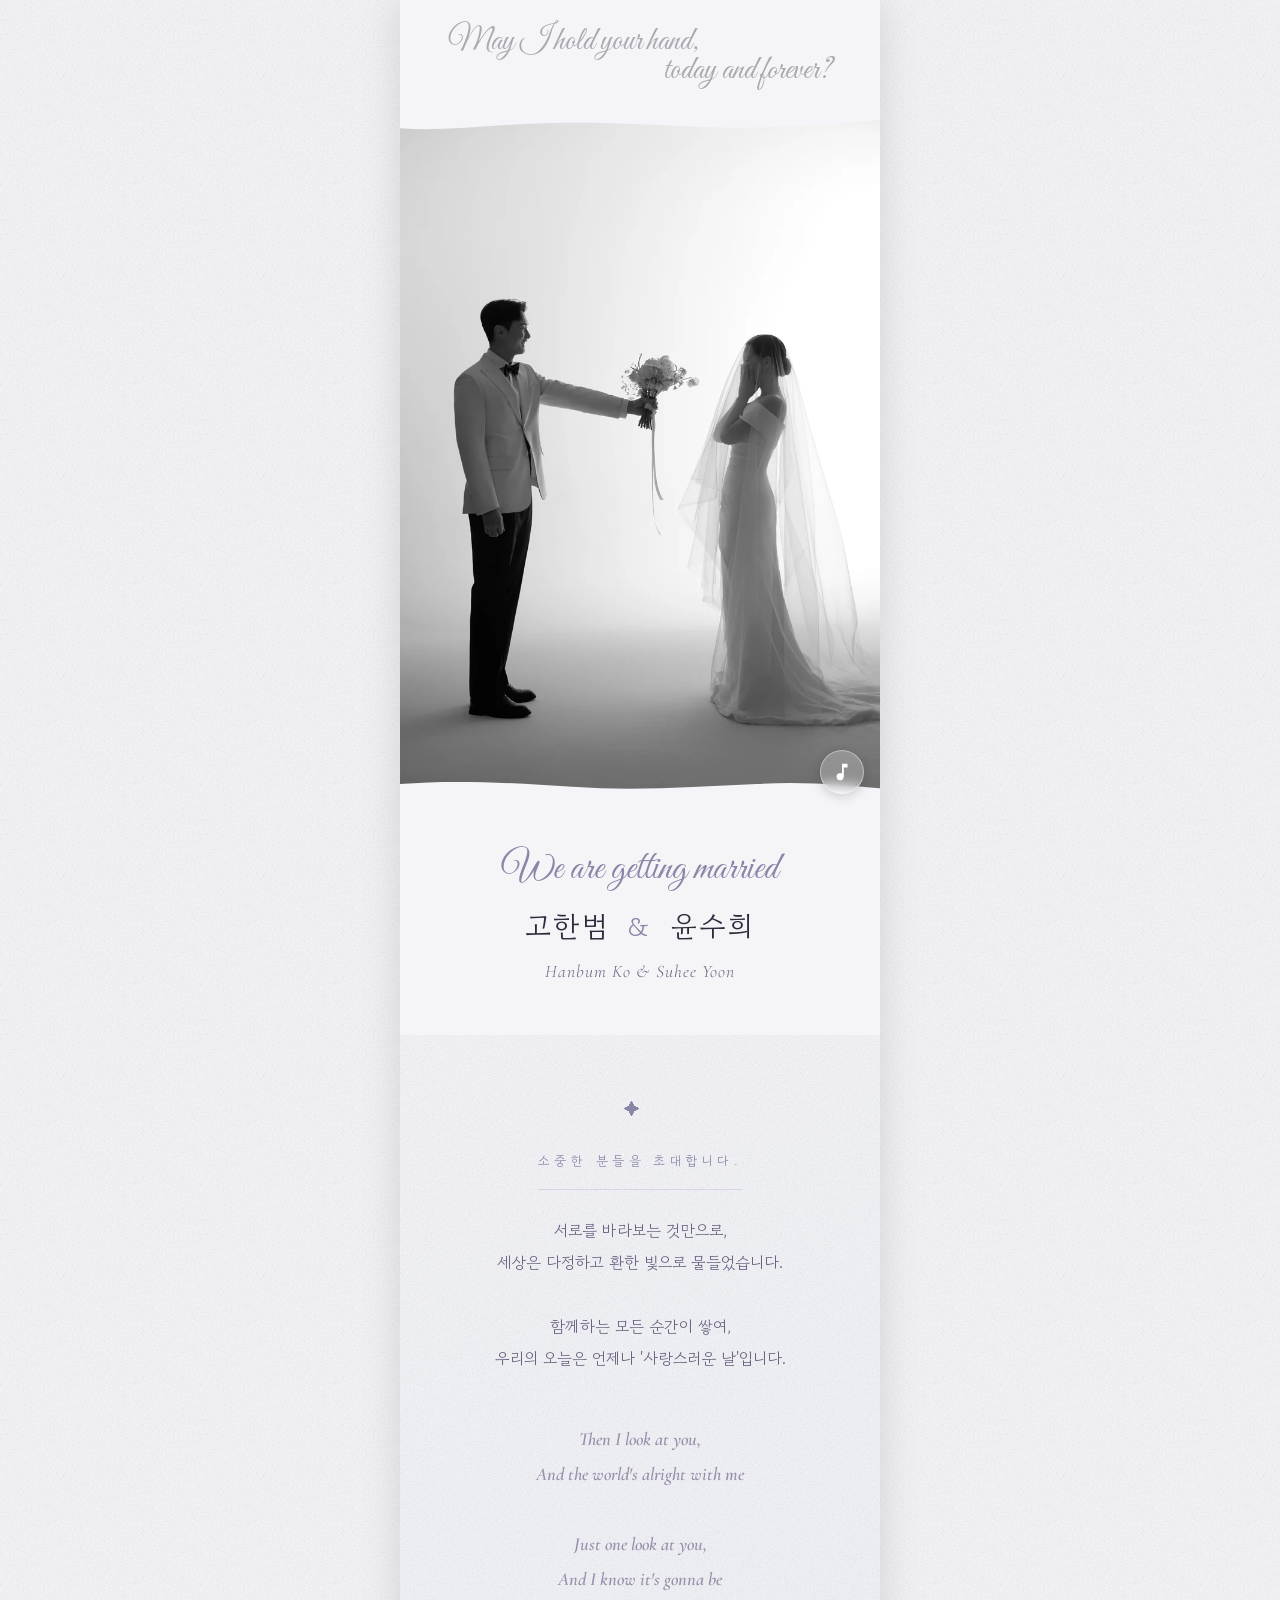
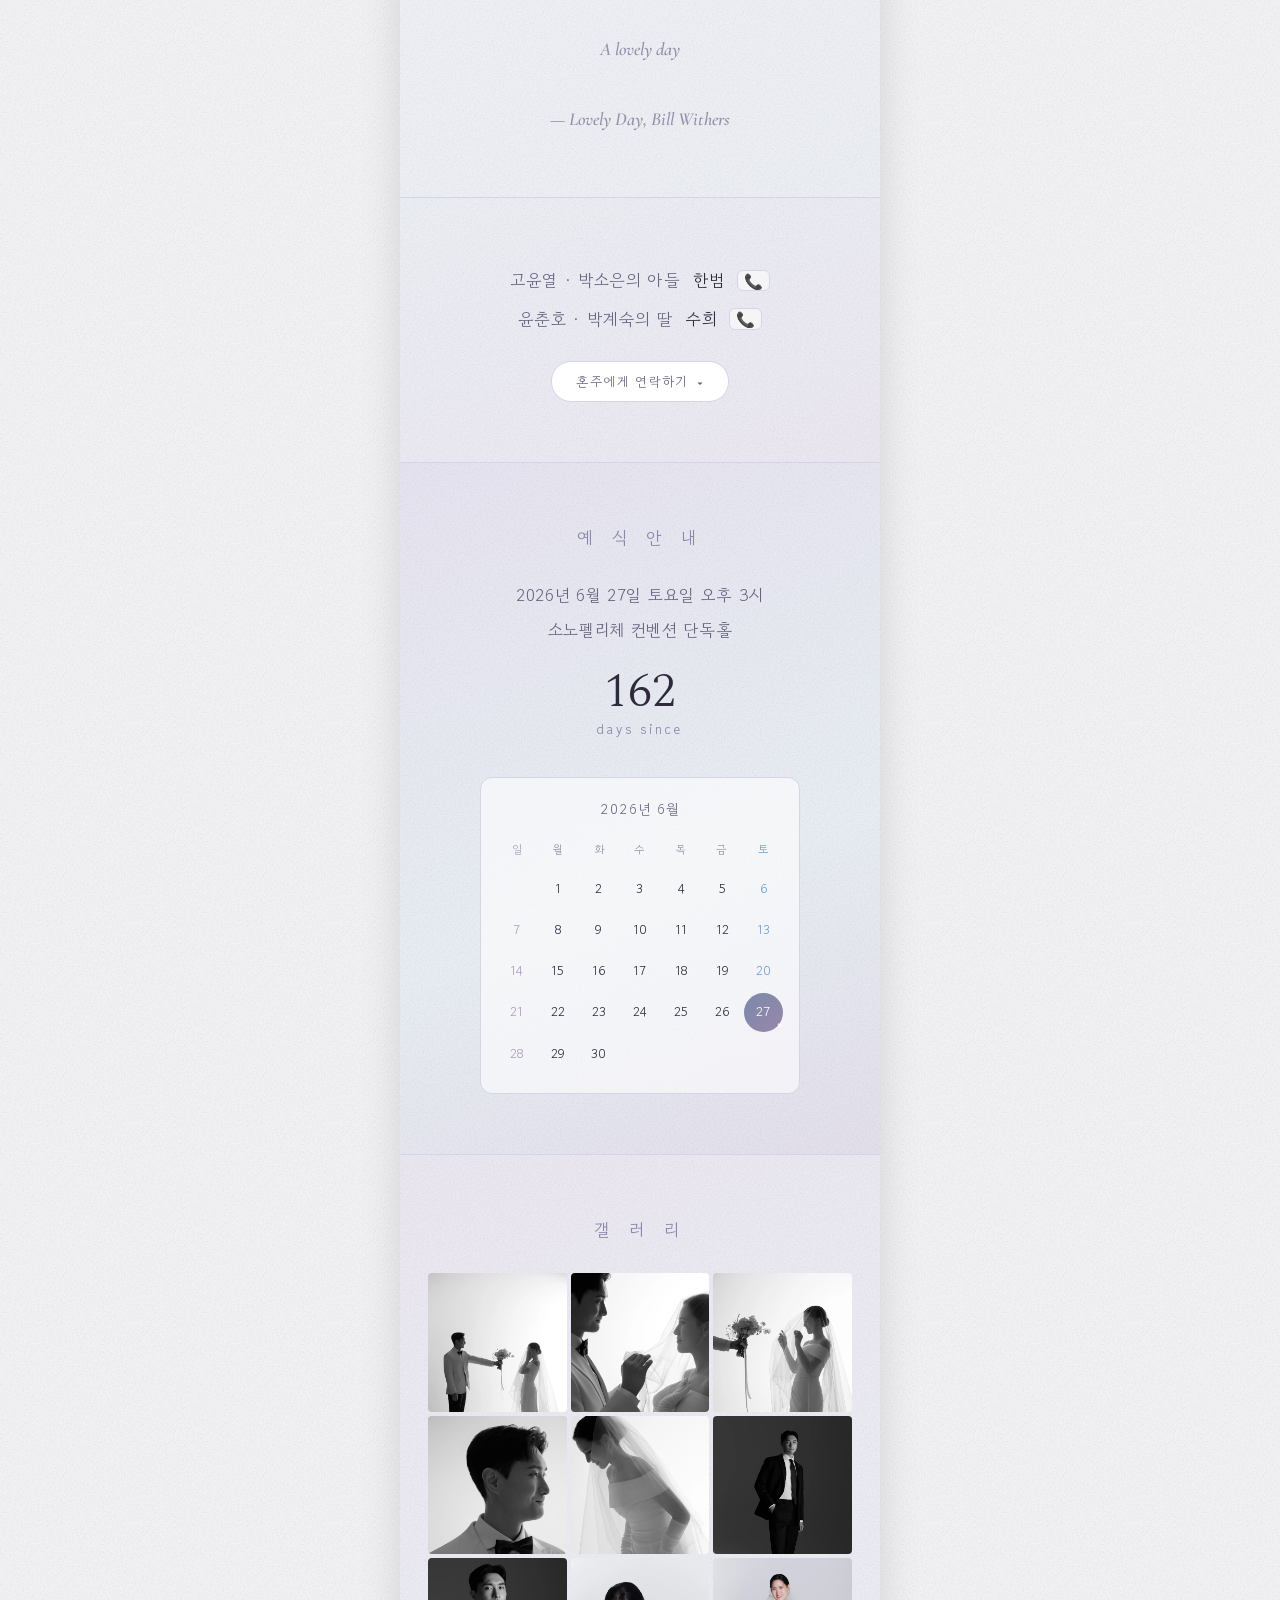
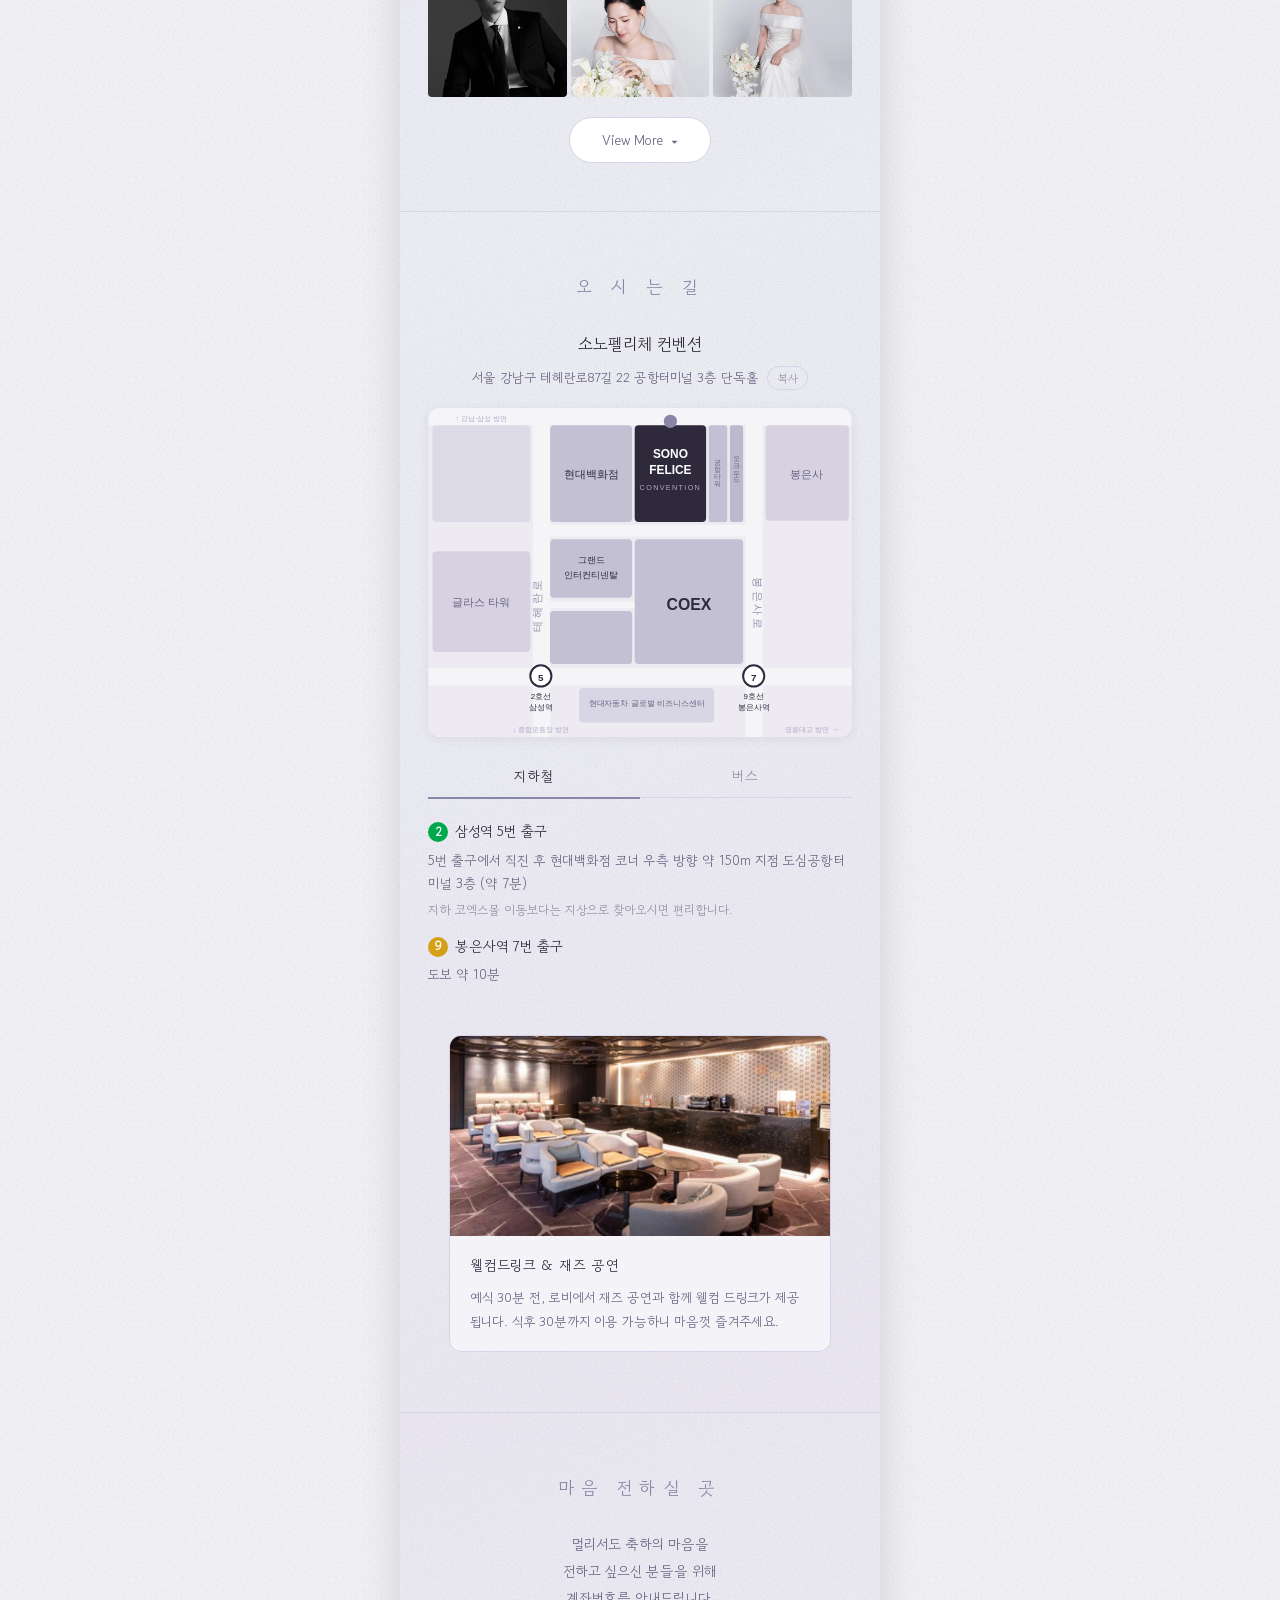
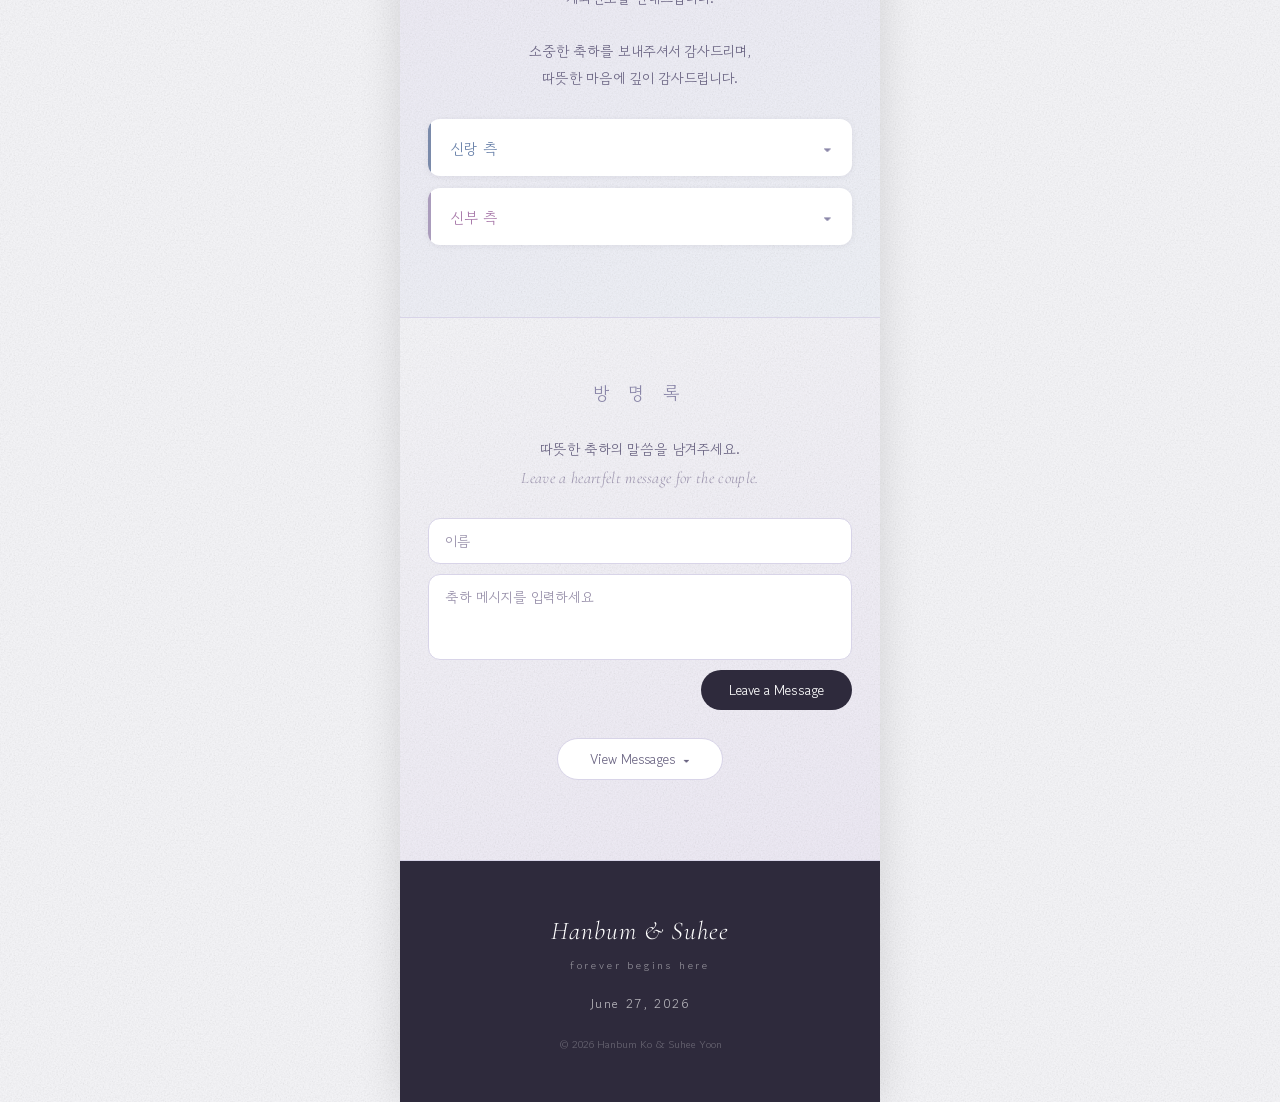
==== wedding/index.html @ 3aa7bce0 "purple theme restore, gallery update, og image, timeline removal - 퍼플/블루 그라데이션 컬러 템플릿으로 복원 - 갤러리 사진 " ====
<!DOCTYPE html>
<html lang="ko">
<head>
    <meta charset="UTF-8">
    <meta name="viewport" content="width=device-width, initial-scale=1.0">
    <title>고한범 ♥ 윤수희 결혼합니다.</title>

    <!-- ====== 카카오톡 공유 미리보기 (OG Tags) ====== -->
    <!-- TODO: og:url과 og:image의 도메인을 실제 배포 URL로 수정하세요 -->
    <meta property="og:type"         content="website">
    <meta property="og:title"        content="고한범 ♥ 윤수희 결혼합니다.">
    <meta property="og:description"  content="2026년 6월 27일 토요일 오후 3시 · 소노펠리체 컨벤션">
    <meta property="og:image"        content="https://hanbumko.github.io/wedding/images/og.jpg">
    <meta property="og:image:width"  content="1200">
    <meta property="og:image:height" content="630">
    <meta property="og:url"          content="https://hanbumko.github.io/wedding/">
    <meta name="twitter:card"        content="summary_large_image">
    <meta name="twitter:title"       content="고한범 ♥ 윤수희 결혼합니다.">
    <meta name="twitter:description" content="2026년 6월 27일 토요일 오후 3시 · 소노펠리체 컨벤션에서해요">
    <meta name="twitter:image"       content="https://hanbumko.github.io/wedding/images/og.jpg">

    <link rel="preload" href="images/cover.webp" as="image" type="image/webp">
    <link rel="preconnect" href="https://fonts.googleapis.com">
    <link rel="preconnect" href="https://fonts.gstatic.com" crossorigin>
    <link href="https://fonts.googleapis.com/css2?family=Gowun+Dodum&family=Noto+Sans+KR:wght@300;400;500&family=Cormorant+Garamond:ital,wght@1,300;1,400&family=Great+Vibes&family=Dancing+Script:wght@300;400&family=Playfair+Display&family=Libre+Baskerville&family=Josefin+Sans:wght@300&family=EB+Garamond&family=Spectral:wght@300&display=block" rel="stylesheet">
    <link rel="stylesheet" href="style.css">
</head>
<body>

    <!-- ====== 배경 음악 ====== -->
    <audio id="bgm" loop preload="auto" autoplay>
        <source src="audio/wed_invit_song.mp3" type="audio/mpeg">
    </audio>

    <!-- ====== 커버 ====== -->
    <section class="cover">
        <div class="cover-top-label">
            <span class="cover-top-left">May I hold your hand,</span>
            <span class="cover-top-right">today and forever?</span>
        </div>
        <div class="cover-img-wrap">
            <img src="images/cover.webp" alt="고한범 윤수희" class="cover-img">
            <button class="music-btn" id="music-btn" onclick="toggleMusic()" title="배경음악">
                <svg class="music-icon" id="music-icon-play" viewBox="0 0 24 24" fill="currentColor">
                    <path d="M12 3v10.55A4 4 0 1014 17V7h4V3h-6z"/>
                </svg>
                <svg class="music-icon hidden" id="music-icon-pause" viewBox="0 0 24 24" fill="currentColor">
                    <path d="M6 19h4V5H6v14zm8-14v14h4V5h-4z"/>
                </svg>
            </button>
        </div>
        <div class="cover-text">
            <p class="cover-pre">We are getting married</p>
            <h1 class="cover-names">고한범 <em>&amp;</em> 윤수희</h1>
            <p class="cover-names-en">Hanbum Ko &amp; Suhee Yoon</p>
        </div>
    </section>

    <!-- ====== 초대 글 ====== -->
    <section class="section invite-section reveal">
        <div class="ornament">✦</div>
        <p class="cover-invite">소중한 분들을 초대합니다.</p>
        <p class="invite-poem">
            서로를 바라보는 것만으로,<br>
            세상은 다정하고 환한 빛으로 물들었습니다.<br><br>
            함께하는 모든 순간이 쌓여,<br>
            우리의 오늘은 언제나 '사랑스러운 날'입니다.
        </p>
        <p class="invite-poem-en">
            Then I look at you,<br>
            And the world's alright with me<br><br>
            Just one look at you,<br>
            And I know it's gonna be<br><br>
            A lovely day<br><br>
            — Lovely Day, Bill Withers
        </p>
    </section>

    <!-- ====== 가족 소개 ====== -->
    <section class="section family-section reveal">
        <div class="family-block">
            <div class="family-row">
                <span class="parent-label">고윤열 · 박소은의 아들</span>
                <span class="person-name">한범</span>
                <a href="tel:010-6556-8849" class="family-call-btn">📞</a>
            </div>
            <div class="family-row">
                <span class="parent-label">윤춘호 · 박계숙의 딸</span>
                <span class="person-name">수희</span>
                <a href="tel:010-5005-2338" class="family-call-btn">📞</a>
            </div>
        </div>

        <button class="contact-toggle-btn" onclick="toggleContact()">
            혼주에게 연락하기 <span class="contact-toggle-arrow" id="contact-arrow">▾</span>
        </button>
        <div class="contact-list hidden" id="contact-list">
            <div class="contact-row">
                <span class="contact-row-role">신랑 아버지</span>
                <span class="contact-row-name">고윤열</span>
                <a href="tel:010-8727-8848" class="contact-call-btn">📞</a>
            </div>
            <div class="contact-row">
                <span class="contact-row-role">신랑 어머니</span>
                <span class="contact-row-name">박소은</span>
                <a href="tel:010-3367-3508" class="contact-call-btn">📞</a>
            </div>
            <div class="contact-row">
                <span class="contact-row-role">신부 아버지</span>
                <span class="contact-row-name">윤춘호</span>
                <a href="tel:010-3887-5095" class="contact-call-btn">📞</a>
            </div>
            <div class="contact-row">
                <span class="contact-row-role">신부 어머니</span>
                <span class="contact-row-name">박계숙</span>
                <a href="tel:010-9216-2338" class="contact-call-btn">📞</a>
            </div>
        </div>
    </section>

    <!-- ====== 날짜 & 달력 ====== -->
    <section class="section date-section reveal">
        <h2 class="section-heading">예 식 안 내</h2>
        <p class="date-main">2026년 6월 27일 토요일 오후 3시</p>
        <p class="date-venue">소노펠리체 컨벤션 단독홀</p>
        <div class="dday-box">
            <span class="dday-num" id="dday-num">??</span>
            <span class="dday-label" id="dday-label">days to go</span>
        </div>
        <div class="calendar">
            <div class="cal-month">2026년 6월</div>
            <div class="cal-week-labels">
                <span class="sun">일</span><span>월</span><span>화</span><span>수</span><span>목</span><span>금</span><span class="sat">토</span>
            </div>
            <div class="cal-grid" id="cal-grid"></div>
        </div>
    </section>

    <!-- ====== 갤러리 ====== -->
    <!-- 이미지 목록은 main.js의 GALLERY_IMAGES 배열에서 관리합니다 -->
    <section class="section gallery-section reveal">
        <h2 class="section-heading">갤 러 리</h2>
        <div class="gallery-grid" id="gallery-grid"></div>
        <button class="gallery-more-btn" id="gallery-more-btn" onclick="toggleGallery()">View More &nbsp;▾</button>
    </section>

    <!-- ====== 라이트박스 ====== -->
    <div class="lightbox" id="lightbox">
        <div class="lb-backdrop" onclick="closeLightbox()"></div>
        <div class="lb-content">
            <button class="lb-close" onclick="closeLightbox()">✕</button>
            <button class="lb-nav lb-prev" onclick="lightboxPrev(event)">&#8249;</button>
            <img id="lb-img" src="" alt="">
            <button class="lb-nav lb-next" onclick="lightboxNext(event)">&#8250;</button>
            <div class="lb-counter" id="lb-counter">1 / 6</div>
        </div>
    </div>

    <!-- ====== 오시는길 ====== -->
    <section class="section venue-section reveal">
        <h2 class="section-heading">오 시 는 길</h2>
        <p class="venue-name-big">소노펠리체 컨벤션</p>
        <div class="venue-addr-row">
            <p class="venue-addr" id="venue-addr">서울 강남구 테헤란로87길 22 공항터미널 3층 단독홀</p>
            <button class="copy-addr-btn" onclick="copyAddress()">복사</button>
        </div>

        <div class="map-embed-wrap">
            <img src="images/map.svg" alt="소노펠리체 컨벤션 약도" style="width:100%;height:auto;display:block;">
        </div>

        <!--
        <div class="map-app-buttons">
            <button onclick="openKakao()" class="map-btn">
                <span class="map-btn-icon">
                    <svg viewBox="0 0 32 32" xmlns="http://www.w3.org/2000/svg">
                        <rect width="32" height="32" rx="8" fill="#FEE500"/>
                        <ellipse cx="16" cy="15" rx="8" ry="6" fill="#3C1E1E"/>
                        <path d="M13.5 21 L14.5 17.5" stroke="#FEE500" stroke-width="1.8" stroke-linecap="round" fill="none"/>
                        <circle cx="13" cy="15" r="1.2" fill="#FEE500"/>
                        <circle cx="16" cy="15" r="1.2" fill="#FEE500"/>
                        <circle cx="19" cy="15" r="1.2" fill="#FEE500"/>
                    </svg>
                </span>
                <span class="map-btn-label">카카오맵</span>
            </button>
            <button onclick="openNaver()" class="map-btn">
                <span class="map-btn-icon">
                    <svg viewBox="0 0 32 32" xmlns="http://www.w3.org/2000/svg">
                        <rect width="32" height="32" rx="8" fill="#03C75A"/>
                        <path d="M8 8h3.9l5.6 7.7V8H22v16h-3.9l-5.6-7.7V24H8z" fill="white"/>
                    </svg>
                </span>
                <span class="map-btn-label">네이버지도</span>
            </button>
            <button onclick="openGoogle()" class="map-btn">
                <span class="map-btn-icon">
                    <svg viewBox="0 0 32 32" xmlns="http://www.w3.org/2000/svg">
                        <rect width="32" height="32" rx="8" fill="#f8f8f8" stroke="#e0dde8" stroke-width="1"/>
                        <path d="M16 4c-4.42 0-8 3.58-8 8 0 6 8 16 8 16s8-10 8-16c0-4.42-3.58-8-8-8z" fill="#EA4335"/>
                        <circle cx="16" cy="12" r="3" fill="white"/>
                    </svg>
                </span>
                <span class="map-btn-label">구글지도</span>
            </button>
            <button onclick="openTmap()" class="map-btn">
                <span class="map-btn-icon">
                    <svg viewBox="0 0 32 32" xmlns="http://www.w3.org/2000/svg">
                        <rect width="32" height="32" rx="8" fill="#E8343A"/>
                        <text x="16" y="23" font-family="Arial Black,Arial" font-size="17" font-weight="900" fill="white" text-anchor="middle">T</text>
                    </svg>
                </span>
                <span class="map-btn-label">티맵</span>
            </button>
        </div>
        -->

        <div class="dir-tab-wrap">
            <button class="dir-tab-btn active" onclick="switchDir('subway', this)">지하철</button>
            <button class="dir-tab-btn" onclick="switchDir('bus', this)">버스</button>
        </div>

        <div class="dir-panel active" id="dir-subway">
            <div class="dir-item">
                <p class="dir-item-label"><span class="dir-line dir-line-2">2</span> 삼성역 5번 출구</p>
                <p class="dir-text">5번 출구에서 직진 후 현대백화점 코너 우측 방향 약 150m 지점 도심공항터미널 3층 (약 7분)</p>
                <p class="dir-note">지하 코엑스몰 이동보다는 지상으로 찾아오시면 편리합니다.</p>
            </div>
            <div class="dir-item">
                <p class="dir-item-label"><span class="dir-line dir-line-9">9</span> 봉은사역 7번 출구</p>
                <p class="dir-text">도보 약 10분</p>
            </div>
        </div>

        <div class="dir-panel" id="dir-bus">
            <div class="dir-item">
                <p class="dir-item-label"><span class="dir-stop-dot"></span>한국무역센터삼성역 정류장 <span class="dir-code">23-201</span></p>
                <p class="dir-text">하차 후 현대백화점 방면 200m 직진 → 우측 150m 도심공항터미널 3층 (약 6분)</p>
                <div class="dir-bus-group">
                    <span class="dir-bus-type">간선</span><span class="dir-bus-nums">146 · 333 · 341 · 360 · 740</span>
                </div>
                <div class="dir-bus-group">
                    <span class="dir-bus-type">지선</span><span class="dir-bus-nums">3411</span>
                </div>
                <div class="dir-bus-group">
                    <span class="dir-bus-type">광역</span><span class="dir-bus-nums">M6450</span>
                </div>
                <div class="dir-bus-group">
                    <span class="dir-bus-type">마을</span><span class="dir-bus-nums">강남07 · 강남08</span>
                </div>
                <div class="dir-bus-group">
                    <span class="dir-bus-type">직행</span><span class="dir-bus-nums">1100 · 1700 · 2000 · 2000-1 · 7007 · 500-2 · 9303</span>
                </div>
            </div>
            <div class="dir-item">
                <p class="dir-item-label"><span class="dir-stop-dot"></span>삼성역 정류장 <span class="dir-code">23-804</span></p>
                <p class="dir-text">하차 후 현대백화점 방면 150m → 우측 150m 도심공항터미널 3층</p>
                <div class="dir-bus-group">
                    <span class="dir-bus-type">공항</span><span class="dir-bus-nums">6000 · 6704</span>
                </div>
            </div>
        </div>

        <div class="welcome-card">
            <img src="lobby.jpg" alt="로비" class="welcome-img">
            <div class="welcome-body">
                <p class="welcome-title">웰컴드링크 &amp; 재즈 공연</p>
                <p class="welcome-text">예식 30분 전, 로비에서 재즈 공연과 함께 웰컴 드링크가 제공됩니다. 식후 30분까지 이용 가능하니 마음껏 즐겨주세요.</p>
            </div>
        </div>

    </section>

    <!-- ====== 마음 전하기 ====== -->
    <section class="section account-section reveal">
        <h2 class="section-heading">마음 전하실 곳</h2>
        <p class="account-desc">멀리서도 축하의 마음을<br>전하고 싶으신 분들을 위해<br>계좌번호를 안내드립니다.<br><br>소중한 축하를 보내주셔서 감사드리며,<br>따뜻한 마음에 깊이 감사드립니다.</p>

        <div class="acc-group">
            <button class="acc-toggle acc-toggle-groom" onclick="toggleAcc(this)" aria-expanded="false">
                <span>신랑 측</span><span class="acc-arrow">▾</span>
            </button>
            <div class="acc-content" hidden>
                <div class="acc-item">
                    <div class="acc-info">
                        <span class="acc-role">신랑</span><span class="acc-name">고한범</span>
                        <span class="acc-bank">국민은행 709402-00-266604</span>
                    </div>
                    <button class="copy-acc-btn" onclick="copyAcct('709402-00-266604', this)">복사</button>
                </div>
                <div class="acc-item">
                    <div class="acc-info">
                        <span class="acc-role">부모님</span><span class="acc-name">고윤열 · 박소은</span>
                        <span class="acc-bank">기업은행 364-025140-02-015</span>
                    </div>
                    <button class="copy-acc-btn" onclick="copyAcct('364-025140-02-015', this)">복사</button>
                </div>
            </div>
        </div>

        <div class="acc-group">
            <button class="acc-toggle acc-toggle-bride" onclick="toggleAcc(this)" aria-expanded="false">
                <span>신부 측</span><span class="acc-arrow">▾</span>
            </button>
            <div class="acc-content" hidden>
                <div class="acc-item">
                    <div class="acc-info">
                        <span class="acc-role">신부</span><span class="acc-name">윤수희</span>
                        <span class="acc-bank">우리은행 1002-838-813299</span>
                    </div>
                    <button class="copy-acc-btn" onclick="copyAcct('1002-838-813299', this)">복사</button>
                </div>
                <div class="acc-item">
                    <div class="acc-info">
                        <span class="acc-role">아버지</span><span class="acc-name">윤춘호</span>
                        <span class="acc-bank">기업은행 010-3887-5095</span>
                    </div>
                    <button class="copy-acc-btn" onclick="copyAcct('010-3887-5095', this)">복사</button>
                </div>
                <div class="acc-item">
                    <div class="acc-info">
                        <span class="acc-role">어머니</span><span class="acc-name">박계숙</span>
                        <span class="acc-bank">SC제일은행 173-20-04-7943</span>
                    </div>
                    <button class="copy-acc-btn" onclick="copyAcct('173-20-04-7943', this)">복사</button>
                </div>
            </div>
        </div>
    </section>


    <!-- ====== 방명록 ====== -->
    <section class="section guestbook-section reveal">
        <h2 class="section-heading">방 명 록</h2>
        <p class="guestbook-desc">따뜻한 축하의 말씀을 남겨주세요.<br><span class="guestbook-desc-en">Leave a heartfelt message for the couple.</span></p>
        <form class="gb-form" onsubmit="submitGuestbook(event)">
            <input class="gb-input" type="text" id="gb-name" placeholder="이름" maxlength="20" required>
            <textarea class="gb-textarea" id="gb-msg" placeholder="축하 메시지를 입력하세요" maxlength="200" rows="3" required></textarea>
            <button class="gb-submit" type="submit">Leave a Message</button>
        </form>
        <button class="gb-list-toggle" id="gb-list-toggle" onclick="toggleGbList()">View Messages &nbsp;▾</button>
        <div class="gb-list hidden" id="gb-list"></div>
    </section>


    <footer class="footer">
        <p class="footer-names">Hanbum &amp; Suhee</p>
        <p class="footer-script">forever begins here</p>
        <p class="footer-date">June 27, 2026</p>
        <p class="footer-copy">© 2026 Hanbum Ko &amp; Suhee Yoon</p>
    </footer>

    <div class="toast" id="toast"></div>
    <script src="main.js"></script>
</body>
</html>
---- wedding/style.css ----
/* ====== FONTS & ROOT ====== */
@import url('https://fonts.googleapis.com/css2?family=Gowun+Dodum&family=Noto+Sans+KR:wght@300;400;500&family=Cormorant+Garamond:ital,wght@1,300;1,400&family=Great+Vibes&display=swap');

:root {
    --bg:           #f5f5f8;   /* 뉴트럴 그레이 화이트 */
    --bg-blue:      #eef1f7;   /* 연한 블루-그레이 */
    --bg-lavender:  #ede9f5;   /* 연한 라벤더 */
    --bg-alt:       #edeaf2;   /* 공용 alt (중간) */
    --gold:         #8a86a8;
    --gold-light:   #b0aac6;
    --brown:        #2e2a3c;
    --brown-mid:    #6a6482;
    --brown-light:  #9890aa;
    --rose:         #aa9cbc;
    --white:        #ffffff;
    --border:       #d8d4e8;
    --shadow:       rgba(40, 30, 60, 0.07);
    --radius:       12px;
    --max-w:        480px;
    --texture: url("data:image/svg+xml,%3Csvg xmlns='http://www.w3.org/2000/svg' width='200' height='200'%3E%3Cfilter id='n'%3E%3CfeTurbulence type='fractalNoise' baseFrequency='0.65' numOctaves='4' stitchTiles='stitch'/%3E%3CfeColorMatrix type='saturate' values='0'/%3E%3C/filter%3E%3Crect width='200' height='200' filter='url(%23n)' opacity='0.22'/%3E%3C/svg%3E");
}

/* ====== RESET & BASE ====== */
*, *::before, *::after {
    box-sizing: border-box;
    margin: 0;
    padding: 0;
}
html {
    scroll-behavior: smooth;
    font-size: 16px;
}
body {
    background: var(--bg);
    background-image: var(--texture);
    color: var(--brown);
    font-family: 'Gowun Dodum', sans-serif;
    font-weight: 300;
    line-height: 1.7;
    max-width: var(--max-w);
    margin: 0 auto;
    overflow-x: hidden;
}
img {
    display: block;
    width: 100%;
    height: 100%;
    object-fit: cover;
}
a {
    text-decoration: none;
    color: inherit;
}
button {
    cursor: pointer;
    font-family: 'Gowun Dodum', sans-serif;
    border: none;
    background: none;
}

/* ====== SECTION COMMON ====== */
.section {
    padding: 60px 28px;
    text-align: center;
    border-bottom: 1px solid var(--border);
}
.section-heading {
    font-family: 'Gowun Dodum', sans-serif;
    font-size: 1.1rem;
    font-weight: 400;
    letter-spacing: 0.4em;
    color: var(--gold);
    margin-bottom: 28px;
}

/* ====== REVEAL ANIMATION ====== */
.reveal {
    opacity: 0;
    transform: translateY(40px);
    transition: opacity 0.7s ease, transform 0.7s ease;
}
.reveal.active {
    opacity: 1;
    transform: translateY(0);
}

/* ====== COVER ====== */
.cover {
    position: relative;
    display: flex;
    flex-direction: column;
    align-items: center;
    background: var(--bg);
    padding-bottom: 48px;
}
.cover-top-label {
    display: flex;
    flex-direction: column;
    width: 100%;
    padding: 28px 48px 8px;
    line-height: 1.1;
}
.cover-top-left,
.cover-top-right {
    font-family: 'Great Vibes', cursive;
    font-size: 2rem;
    color: #aaa8b0;
    line-height: 0.9;
}
.cover-top-left  { text-align: left; }
.cover-top-right { text-align: right; }
.cover-img-wrap {
    position: relative;
    width: 100%;
}
.cover-img-wrap::before,
.cover-img-wrap::after {
    content: '';
    position: absolute;
    left: 0;
    right: 0;
    height: 40px;
    z-index: 1;
    pointer-events: none;
}
.cover-img-wrap::before {
    top: 0;
    background: url("data:image/svg+xml,%3Csvg xmlns='http://www.w3.org/2000/svg' viewBox='0 0 390 56' preserveAspectRatio='none'%3E%3Cpath d='M0,0 L390,0 L390,36 C340,44 290,50 240,46 C190,42 150,38 100,42 C60,46 28,52 0,48 Z' fill='%23f5f4f9'/%3E%3C/svg%3E") no-repeat top center / 100% 100%;
}
.cover-img-wrap::after {
    bottom: 0;
    background: url("data:image/svg+xml,%3Csvg xmlns='http://www.w3.org/2000/svg' viewBox='0 0 390 56' preserveAspectRatio='none'%3E%3Cpath d='M0,56 L390,56 L390,20 C362,16 330,10 290,14 C240,18 190,24 140,18 C90,12 44,8 0,14 Z' fill='%23f5f4f9'/%3E%3C/svg%3E") no-repeat bottom center / 100% 100%;
}
.cover-img {
    width: 100%;
    height: auto;
    display: block;
}
.cover-text {
    display: flex;
    flex-direction: column;
    align-items: center;
    text-align: center;
    padding: 32px 24px 0;
}
.cover-invite {
    font-family: 'Gowun Dodum', sans-serif;
    font-size: 0.8rem;
    letter-spacing: 0.35em;
    color: var(--gold);
    margin-bottom: 24px;
    padding-bottom: 18px;
    border-bottom: 1px solid var(--border);
    width: fit-content;
    margin-left: auto;
    margin-right: auto;
}
.cover-pre {
    font-family: 'Great Vibes', cursive;
    font-size: 2.4rem;
    color: #8a86a8;
    margin-bottom: 10px;
    line-height: 1.2;
}
.cover-names {
    font-family: 'Gowun Dodum', sans-serif;
    font-size: 1.8rem;
    font-weight: 400;
    color: var(--brown);
    margin: 0 0 6px;
    letter-spacing: 0.06em;
}
.cover-names em {
    font-style: normal;
    color: var(--gold);
    font-size: 1.6rem;
    margin: 0 8px;
}
.cover-names-en {
    font-family: 'Cormorant Garamond', serif;
    font-style: italic;
    font-size: 1.1rem;
    font-weight: 300;
    color: var(--brown-mid);
    letter-spacing: 0.06em;
}

/* ====== INVITE ====== */
.invite-section {
    background-image: var(--texture), linear-gradient(160deg, #f5f5f8 0%, #eef1f7 100%);
}
.ornament {
    font-size: 1rem;
    color: var(--gold);
    letter-spacing: 1em;
    margin-bottom: 28px;
    display: block;
}
.invite-poem {
    font-family: 'Gowun Dodum', sans-serif;
    font-size: 1rem;
    line-height: 2;
    color: var(--brown-mid);
    margin-bottom: 48px;
}
.invite-poem-en {
    font-family: 'Cormorant Garamond', serif;
    font-style: italic;
    font-size: 1.15rem;
    font-weight: 600;
    line-height: 1.9;
    color: var(--brown-light);
    margin-bottom: 0;
}
.family-section {
    background-image: var(--texture), linear-gradient(160deg, #eef1f7 0%, #ede9f5 100%);
}
.contact-toggle-btn {
    margin-top: 28px;
    padding: 10px 24px;
    border: 1px solid var(--border);
    border-radius: 20px;
    font-family: 'Gowun Dodum', sans-serif;
    font-size: 0.82rem;
    letter-spacing: 0.1em;
    color: var(--brown-mid);
    background: var(--white);
    cursor: pointer;
    transition: background 0.2s;
}
.contact-toggle-btn:hover { background: var(--bg); }
.contact-toggle-arrow { font-size: 0.75rem; margin-left: 4px; }
.contact-list {
    margin-top: 16px;
    width: 100%;
    max-width: 280px;
    margin-left: auto;
    margin-right: auto;
    display: flex;
    flex-direction: column;
    gap: 10px;
}
.contact-list.hidden { display: none; }
.contact-row {
    display: flex;
    align-items: center;
    background: var(--white);
    border-radius: 10px;
    padding: 10px 16px;
    gap: 8px;
}
.contact-row-role {
    font-size: 0.75rem;
    color: var(--brown-light);
    min-width: 70px;
}
.contact-row-name {
    font-family: 'Gowun Dodum', sans-serif;
    font-size: 0.92rem;
    color: var(--brown);
    flex: 1;
}
.contact-call-btn {
    font-size: 1.1rem;
    text-decoration: none;
    padding: 4px 8px;
    border-radius: 8px;
    background: var(--bg-alt);
    transition: background 0.2s;
}
.contact-call-btn:hover { background: var(--border); }
.family-block {
    display: flex;
    flex-direction: column;
    align-items: center;
    gap: 10px;
    margin-top: 8px;
}
.family-row {
    display: flex;
    align-items: center;
    gap: 12px;
}
.parent-label {
    font-family: 'Gowun Dodum', sans-serif;
    font-size: 1.05rem;
    color: var(--brown-mid);
    letter-spacing: 0.04em;
}
.person-name {
    font-family: 'Gowun Dodum', sans-serif;
    font-size: 1.05rem;
    color: var(--brown);
    letter-spacing: 0.04em;
}
.family-call-btn {
    font-size: 0.95rem;
    text-decoration: none;
    padding: 2px 6px;
    border-radius: 6px;
    background: var(--bg);
    border: 1px solid var(--border);
    line-height: 1;
    transition: background 0.2s;
}
.family-call-btn:hover { background: var(--border); }

/* ====== DATE & CALENDAR ====== */
.date-section {
    background: linear-gradient(160deg, #e8e5f3 0%, #eaf0f6 60%, #e4e0ee 100%);
    background-image: var(--texture), linear-gradient(160deg, #e8e5f3 0%, #eaf0f6 60%, #e4e0ee 100%);
}
.date-main {
    font-family: 'Gowun Dodum', sans-serif;
    font-size: 1.05rem;
    color: var(--brown-mid);
    letter-spacing: 0.04em;
    margin-bottom: 6px;
}
.date-venue {
    font-family: 'Gowun Dodum', sans-serif;
    font-size: 1.05rem;
    color: var(--brown-mid);
    letter-spacing: 0.04em;
    margin-bottom: 24px;
}
.dday-box {
    display: inline-flex;
    flex-direction: column;
    align-items: center;
    gap: 2px;
    margin-bottom: 36px;
}
.dday-num {
    font-family: 'Spectral', serif;
    font-style: normal;
    font-size: 3rem;
    font-weight: 300;
    color: var(--brown);
    line-height: 1;
}
.dday-label {
    font-family: 'Gowun Dodum', sans-serif;
    font-size: 0.85rem;
    letter-spacing: 0.2em;
    color: var(--gold);
}
.calendar {
    background: rgba(255,255,255,0.6);
    border-radius: var(--radius);
    padding: 20px 16px;
    border: 1px solid var(--border);
    max-width: 320px;
    margin: 0 auto;
}
.cal-month {
    font-family: 'Gowun Dodum', sans-serif;
    font-size: 0.88rem;
    font-weight: 400;
    color: var(--brown-mid);
    margin-bottom: 14px;
    letter-spacing: 0.1em;
}
.cal-week-labels {
    display: grid;
    grid-template-columns: repeat(7, 1fr);
    margin-bottom: 6px;
}
.cal-week-labels span {
    font-size: 0.7rem;
    color: var(--brown-light);
    text-align: center;
    padding: 4px 0;
}
.cal-week-labels .sun { color: var(--rose); }
.cal-week-labels .sat { color: #6b9ed2; }
.cal-grid {
    display: grid;
    grid-template-columns: repeat(7, 1fr);
    gap: 2px;
}
.cal-cell {
    aspect-ratio: 1;
    display: flex;
    align-items: center;
    justify-content: center;
    font-size: 0.8rem;
    border-radius: 50%;
    color: var(--brown);
    font-family: 'Gowun Dodum', sans-serif;
}
.cal-cell.empty { color: transparent; }
.cal-cell.sun { color: var(--rose); }
.cal-cell.sat { color: #6b9ed2; }
.cal-cell.wedding-day {
    background: linear-gradient(135deg, #7a8aaa 0%, #9a86aa 100%);
    color: var(--white) !important;
    font-weight: 400;
    font-size: 0.82rem;
    position: relative;
}
.cal-cell.wedding-day::after {
    content: '♥';
    position: absolute;
    bottom: 1px;
    right: 1px;
    font-size: 0.38rem;
    color: rgba(255,255,255,0.7);
}

/* ====== GALLERY ====== */
.gallery-section {
    background-image: var(--texture), linear-gradient(160deg, #ede9f5 0%, #eef1f7 100%);
    padding-bottom: 48px;
}
.gallery-grid {
    display: grid;
    grid-template-columns: repeat(3, 1fr);
    gap: 4px;
    margin-top: 4px;
}
.g-item {
    aspect-ratio: 1;
    overflow: hidden;
    cursor: pointer;
    border-radius: 4px;
}
.g-item img {
    object-position: top center;
    transition: transform 0.3s ease;
}
.g-item:hover img,
.g-item:active img {
    transform: scale(1.06);
}
.gallery-more-btn {
    display: block;
    margin: 20px auto 0;
    padding: 12px 32px;
    border: 1.5px solid var(--border);
    border-radius: 50px;
    font-size: 0.88rem;
    color: var(--brown-mid);
    background: var(--white);
    transition: all 0.2s;
}
.gallery-more-btn:active {
    background: var(--bg-alt);
}
.gallery-more-btn.hidden {
    display: none;
}

/* ====== LIGHTBOX ====== */
.lightbox {
    display: none;
    position: fixed;
    inset: 0;
    z-index: 9999;
}
.lightbox.open {
    display: block;
}
.lb-backdrop {
    position: absolute;
    inset: 0;
    background: rgba(0,0,0,0.93);
}
.lb-content {
    position: absolute;
    inset: 0;
    display: flex;
    align-items: center;
    justify-content: center;
}
.lb-content img {
    width: auto;
    height: auto;
    max-width: 92vw;
    max-height: 84vh;
    object-fit: contain;
    border-radius: 4px;
    position: relative;
    z-index: 1;
    pointer-events: none;
    user-select: none;
}
.lb-close {
    position: absolute;
    top: 16px;
    right: 18px;
    font-size: 1.6rem;
    color: rgba(255,255,255,0.85);
    background: none;
    border: none;
    line-height: 1;
    z-index: 2;
    padding: 8px;
}
.lb-nav {
    position: absolute;
    top: 50%;
    transform: translateY(-50%);
    font-size: 3rem;
    color: rgba(255,255,255,0.85);
    background: none;
    border: none;
    padding: 12px 14px;
    line-height: 1;
    z-index: 2;
    transition: color 0.2s;
    -webkit-tap-highlight-color: transparent;
}
.lb-nav:active { color: var(--gold-light); }
.lb-prev { left: 2px; }
.lb-next { right: 2px; }
.lb-nav:disabled,
.lb-nav[data-disabled="true"] { opacity: 0.25; pointer-events: none; }
.lb-counter {
    position: absolute;
    bottom: 18px;
    left: 50%;
    transform: translateX(-50%);
    color: rgba(255,255,255,0.65);
    font-size: 0.82rem;
    z-index: 2;
    letter-spacing: 0.05em;
}

/* ====== VENUE ====== */
.venue-section {
    background-image: var(--texture), linear-gradient(160deg, #eef1f7 0%, #ede9f5 100%);
}
.welcome-card {
    margin-top: 48px;
    border-radius: var(--radius);
    overflow: hidden;
    border: 1px solid var(--border);
    background: rgba(255,255,255,0.55);
    text-align: left;
    max-width: 90%;
    margin-left: auto;
    margin-right: auto;
}
.welcome-img {
    width: 100%;
    height: 200px;
    object-fit: cover;
    object-position: center bottom;
    display: block;
}
.welcome-body {
    padding: 18px 20px;
}
.welcome-title {
    font-family: 'Gowun Dodum', sans-serif;
    font-size: 0.88rem;
    color: var(--brown);
    margin-bottom: 8px;
    letter-spacing: 0.05em;
}
.welcome-text {
    font-size: 0.82rem;
    color: var(--brown-mid);
    line-height: 1.8;
}
.venue-name-big {
    font-family: 'Gowun Dodum', sans-serif;
    font-size: 1.05rem;
    font-weight: 400;
    color: var(--brown);
    margin-bottom: 8px;
}
.venue-addr-row {
    display: flex;
    align-items: center;
    justify-content: center;
    gap: 8px;
    margin-bottom: 18px;
}
.venue-addr {
    font-family: 'Gowun Dodum', sans-serif;
    font-size: 0.82rem;
    color: var(--brown-mid);
    margin: 0;
}
.copy-addr-btn {
    flex-shrink: 0;
    font-size: 0.7rem;
    padding: 3px 9px;
    border: 1px solid var(--border);
    border-radius: 20px;
    color: var(--brown-light);
    background: transparent;
    transition: background 0.2s, color 0.2s;
    cursor: pointer;
    letter-spacing: 0.04em;
}
.copy-addr-btn:hover {
    background: var(--bg-alt);
    color: var(--brown-mid);
}
.map-embed-wrap {
    border-radius: var(--radius);
    overflow: hidden;
    margin-bottom: 18px;
    box-shadow: 0 2px 12px var(--shadow);
}
.map-app-buttons {
    display: grid;
    grid-template-columns: repeat(2, 1fr);
    gap: 8px;
    max-width: 200px;
    margin: 0 auto 20px;
}
.map-btn {
    display: flex;
    flex-direction: column;
    align-items: center;
    gap: 5px;
    padding: 10px 4px 8px;
    border-radius: 10px;
    background: rgba(255,255,255,0.6);
    border: 1px solid var(--border);
    box-shadow: 0 1px 4px var(--shadow);
    transition: transform 0.15s, background 0.15s;
    backdrop-filter: blur(4px);
}
.map-btn:active {
    transform: scale(0.93);
}
.map-btn-icon {
    width: 30px;
    height: 30px;
    display: block;
}
.map-btn-icon svg {
    width: 30px;
    height: 30px;
}
.map-btn-label {
    font-size: 0.7rem;
    color: var(--brown-mid);
    font-weight: 500;
    white-space: nowrap;
}

/* ====== DIRECTIONS ====== */
.dir-tab-wrap {
    display: flex;
    gap: 0;
    border-bottom: 1.5px solid var(--border);
    margin-bottom: 22px;
}
.dir-tab-btn {
    flex: 1;
    padding: 11px 0;
    background: none;
    border: none;
    font-family: 'Gowun Dodum', sans-serif;
    font-size: 0.88rem;
    color: var(--brown-light);
    letter-spacing: 0.08em;
    cursor: pointer;
    position: relative;
    transition: color 0.2s;
}
.dir-tab-btn::after {
    content: '';
    position: absolute;
    bottom: -1.5px;
    left: 0; right: 0;
    height: 2px;
    background: var(--gold);
    transform: scaleX(0);
    transition: transform 0.2s;
}
.dir-tab-btn.active {
    color: var(--brown);
}
.dir-tab-btn.active::after {
    transform: scaleX(1);
}
.dir-panel {
    display: none;
    text-align: left;
}
.dir-panel.active {
    display: block;
}
.dir-sections {
    display: flex;
    flex-direction: column;
    gap: 0;
    text-align: left;
}
.dir-section {
    padding: 18px 0;
    border-bottom: 1px solid var(--border);
}
.dir-section:last-child {
    border-bottom: none;
    padding-bottom: 0;
}
.dir-section-title {
    font-family: 'Gowun Dodum', sans-serif;
    font-size: 0.78rem;
    letter-spacing: 0.15em;
    color: var(--gold);
    margin-bottom: 12px;
    text-transform: uppercase;
}
.dir-item {
    margin-bottom: 14px;
}
.dir-item:last-child {
    margin-bottom: 0;
}
.dir-item-label {
    font-size: 0.88rem;
    font-weight: 500;
    color: var(--brown);
    margin-bottom: 5px;
    display: flex;
    align-items: center;
    gap: 7px;
}
.dir-stop-dot {
    display: inline-block;
    width: 6px;
    height: 6px;
    border-radius: 50%;
    background: var(--gold);
    flex-shrink: 0;
}
.dir-line {
    display: inline-flex;
    align-items: center;
    justify-content: center;
    width: 20px;
    height: 20px;
    border-radius: 50%;
    font-size: 0.75rem;
    font-weight: 700;
    color: #fff;
    flex-shrink: 0;
}
.dir-line-2 { background: #00a84d; }
.dir-line-9 { background: #d4a017; }
.dir-code {
    font-size: 0.78rem;
    color: var(--brown-mid);
    background: var(--bg-alt);
    padding: 1px 6px;
    border-radius: 4px;
    font-variant-numeric: tabular-nums;
}
.dir-text {
    font-size: 0.84rem;
    color: var(--brown-mid);
    line-height: 1.75;
    margin-bottom: 4px;
}
.dir-note {
    font-size: 0.78rem;
    color: var(--brown-light);
    line-height: 1.65;
}
.dir-bus-group {
    display: flex;
    align-items: baseline;
    gap: 8px;
    margin-bottom: 4px;
    font-size: 0.84rem;
}
.dir-bus-type {
    font-size: 0.72rem;
    color: var(--white);
    background: var(--gold);
    padding: 1px 7px;
    border-radius: 3px;
    flex-shrink: 0;
}
.dir-bus-nums {
    color: var(--brown-mid);
    line-height: 1.6;
}

/* ====== CHARTER BUS ====== */
.charter-info {
    text-align: left;
}
.charter-info h4 {
    font-family: 'Gowun Dodum', sans-serif;
    font-size: 1rem;
    font-weight: 700;
    margin-bottom: 16px;
    color: var(--brown);
}
.charter-table {
    width: 100%;
    border-collapse: collapse;
    font-size: 0.88rem;
    margin-bottom: 16px;
}
.charter-table th,
.charter-table td {
    padding: 11px 14px;
    border-bottom: 1px solid var(--border);
    text-align: left;
}
.charter-table th {
    font-weight: 500;
    color: var(--brown-light);
    width: 30%;
    background: var(--bg-alt);
}
.charter-table td {
    color: var(--brown);
}
.charter-tel {
    color: var(--gold);
    font-weight: 500;
}
.charter-note {
    font-size: 0.8rem;
    color: var(--brown-light);
    line-height: 1.8;
    padding: 12px;
    background: var(--bg-alt);
    border-radius: 8px;
}

/* ====== ACCOUNTS ====== */
.account-section {
    background-image: var(--texture), linear-gradient(160deg, #ede9f5 0%, #eef1f7 100%);
}
.account-desc {
    font-size: 0.88rem;
    color: var(--brown-mid);
    margin-bottom: 28px;
    line-height: 1.9;
}
.acc-group {
    background: var(--white);
    border-radius: var(--radius);
    overflow: hidden;
    margin-bottom: 12px;
    box-shadow: 0 1px 6px var(--shadow);
    text-align: left;
}
.acc-toggle {
    width: 100%;
    display: flex;
    align-items: center;
    justify-content: space-between;
    padding: 16px 20px;
    font-size: 0.95rem;
    font-weight: 500;
    color: var(--brown);
    cursor: pointer;
    background: none;
}
.acc-toggle-groom { border-left: 3px solid #7a8aaa; color: #6a82aa; }
.acc-toggle-bride  { border-left: 3px solid #aa9cbc; color: #a87aaa; }
.acc-contact {
    display: flex;
    flex-direction: column;
    gap: 8px;
    padding: 14px 20px;
    border-top: 1px solid var(--bg-alt);
}
.acc-phone {
    font-size: 0.82rem;
    text-decoration: none;
    padding: 8px 14px;
    border-radius: 50px;
    text-align: center;
    transition: opacity 0.2s;
}
.acc-phone.groom {
    background: rgba(122, 138, 170, 0.1);
    color: #7a8aaa;
    border: 1px solid rgba(122, 138, 170, 0.3);
}
.acc-phone.bride {
    background: rgba(170, 156, 188, 0.1);
    color: #aa9cbc;
    border: 1px solid rgba(170, 156, 188, 0.3);
}
.acc-phone:active { opacity: 0.7; }
.acc-arrow {
    transition: transform 0.25s;
    color: var(--gold);
    font-size: 1.1rem;
}
.acc-toggle[aria-expanded="true"] .acc-arrow {
    transform: rotate(180deg);
}
.acc-content {
    border-top: 1px solid var(--border);
}
.acc-item {
    display: flex;
    align-items: center;
    justify-content: space-between;
    padding: 14px 20px;
    border-bottom: 1px solid var(--bg-alt);
}
.acc-item:last-child {
    border-bottom: none;
}
.acc-info {
    display: flex;
    flex-direction: column;
    gap: 3px;
}
.acc-role {
    font-size: 0.75rem;
    color: var(--brown-light);
}
.acc-name {
    font-size: 0.95rem;
    font-weight: 500;
    color: var(--brown);
}
.acc-bank {
    font-size: 0.8rem;
    color: var(--brown-mid);
    font-family: monospace;
    letter-spacing: 0.03em;
}
.copy-acc-btn {
    padding: 7px 16px;
    border: 1.5px solid var(--border);
    border-radius: 50px;
    font-size: 0.78rem;
    color: var(--brown-mid);
    flex-shrink: 0;
    transition: all 0.2s;
}
.copy-acc-btn:active,
.copy-acc-btn.copied {
    background: var(--brown);
    color: var(--white);
    border-color: var(--brown);
}

/* ====== CONTACTS ====== */
.contact-section {
    background: var(--white);
}
.contact-grid {
    display: grid;
    grid-template-columns: repeat(2, 1fr);
    gap: 12px;
}
.contact-block {
    background: var(--bg-alt);
    border-radius: var(--radius);
    padding: 18px 12px;
    display: flex;
    flex-direction: column;
    align-items: center;
    gap: 6px;
}
.contact-role {
    font-size: 0.75rem;
    color: var(--brown-light);
}
.contact-name {
    font-family: 'Gowun Dodum', sans-serif;
    font-size: 1.05rem;
    font-weight: 700;
    color: var(--brown);
    margin-bottom: 4px;
}
.call-btn {
    display: inline-block;
    padding: 8px 20px;
    background: var(--brown);
    color: var(--white);
    border-radius: 50px;
    font-size: 0.82rem;
    font-weight: 500;
    transition: opacity 0.2s;
}
.call-btn:active {
    opacity: 0.8;
}

/* ====== GUESTBOOK ====== */
.guestbook-section {
    background-image: var(--texture), linear-gradient(160deg, #f5f5f8 0%, #ede9f5 100%);
}
.guestbook-desc {
    font-size: 0.88rem;
    color: var(--brown-mid);
    margin-bottom: 24px;
    line-height: 1.9;
}
.guestbook-desc-en {
    font-family: 'Cormorant Garamond', serif;
    font-style: italic;
    font-size: 1rem;
    color: var(--brown-light);
    letter-spacing: 0.02em;
}
.gb-form {
    display: flex;
    flex-direction: column;
    gap: 10px;
    margin-bottom: 28px;
}
.gb-input,
.gb-textarea {
    width: 100%;
    padding: 12px 16px;
    border: 1.5px solid var(--border);
    border-radius: var(--radius);
    background: var(--white);
    font-family: 'Gowun Dodum', sans-serif;
    font-size: 0.88rem;
    color: var(--brown);
    outline: none;
    resize: none;
    transition: border-color 0.2s;
}
.gb-input:focus,
.gb-textarea:focus {
    border-color: var(--gold);
}
.gb-input::placeholder,
.gb-textarea::placeholder {
    color: var(--brown-light);
}
.gb-submit {
    align-self: flex-end;
    padding: 10px 28px;
    background: var(--brown);
    color: var(--white);
    border-radius: 50px;
    font-size: 0.88rem;
    font-family: 'Gowun Dodum', sans-serif;
    transition: opacity 0.2s;
}
.gb-submit:active {
    opacity: 0.8;
}
.gb-list-toggle {
    display: block;
    margin: 0 auto 20px;
    padding: 10px 32px;
    border: 1.5px solid var(--border);
    border-radius: 50px;
    font-size: 0.85rem;
    color: var(--brown-mid);
    background: var(--white);
    transition: all 0.2s;
}
.gb-list-toggle:active {
    background: var(--bg-alt);
}
.gb-list {
    display: flex;
    flex-direction: column;
    gap: 12px;
}
.gb-list.hidden {
    display: none;
}
.gb-item {
    background: var(--white);
    border-radius: var(--radius);
    padding: 16px 18px;
    box-shadow: 0 1px 6px var(--shadow);
    text-align: left;
    animation: fadeIn 0.3s ease;
}
.gb-item-header {
    display: flex;
    align-items: center;
    justify-content: space-between;
    margin-bottom: 8px;
}
.gb-item-name {
    font-family: 'Gowun Dodum', sans-serif;
    font-size: 0.95rem;
    font-weight: 700;
    color: var(--brown);
}
.gb-item-date {
    font-size: 0.72rem;
    color: var(--brown-light);
}
.gb-item-msg {
    font-size: 0.88rem;
    color: var(--brown-mid);
    line-height: 1.7;
    white-space: pre-wrap;
    word-break: break-word;
}
.gb-empty {
    font-size: 0.85rem;
    color: var(--brown-light);
    padding: 24px 0;
}
.gb-item-actions {
    display: flex;
    gap: 6px;
}
.gb-action-btn {
    font-size: 0.72rem;
    padding: 3px 10px;
    border: 1px solid var(--border);
    border-radius: 50px;
    color: var(--brown-light);
    background: none;
    font-family: 'Gowun Dodum', sans-serif;
    transition: all 0.2s;
}
.gb-action-btn:active {
    background: var(--bg-alt);
}
.gb-action-btn.del {
    border-color: #e8b4b6;
    color: var(--rose);
}
/* ====== 방명록 모달 ====== */
.gb-modal {
    display: none;
    position: fixed;
    inset: 0;
    background: rgba(0,0,0,0.55);
    z-index: 9998;
    align-items: center;
    justify-content: center;
}
.gb-modal.open {
    display: flex;
}
.gb-modal-box {
    background: var(--white);
    border-radius: var(--radius);
    padding: 28px 24px 20px;
    width: calc(100% - 48px);
    max-width: 360px;
    display: flex;
    flex-direction: column;
    gap: 14px;
    box-shadow: 0 8px 32px rgba(0,0,0,0.22);
}
.gb-modal-title {
    font-family: 'Gowun Dodum', sans-serif;
    font-size: 1rem;
    font-weight: 700;
    color: var(--brown);
    text-align: center;
}
.gb-modal-btns {
    display: flex;
    gap: 8px;
}
.gb-modal-cancel,
.gb-modal-confirm {
    flex: 1;
    padding: 11px;
    border-radius: 8px;
    font-size: 0.88rem;
    font-family: 'Gowun Dodum', sans-serif;
    font-weight: 500;
    transition: opacity 0.2s;
}
.gb-modal-cancel {
    background: var(--bg-alt);
    color: var(--brown-mid);
    border: 1px solid var(--border);
}
.gb-modal-confirm {
    background: var(--brown);
    color: var(--white);
    border: none;
}
.gb-modal-confirm:active,
.gb-modal-cancel:active {
    opacity: 0.75;
}

/* ====== FOOTER ====== */
.footer {
    padding: 48px 28px;
    text-align: center;
    background: var(--brown);
    color: rgba(255,255,255,0.75);
}
.footer-names {
    font-family: 'Cormorant Garamond', serif;
    font-style: italic;
    font-size: 1.6rem;
    font-weight: 300;
    color: var(--white);
    margin-bottom: 4px;
    letter-spacing: 0.04em;
}
.footer-script {
    font-family: 'Gowun Dodum', sans-serif;
    font-size: 0.7rem;
    letter-spacing: 0.25em;
    color: rgba(255,255,255,0.45);
    margin-bottom: 18px;
}
.footer-date {
    font-size: 0.82rem;
    letter-spacing: 0.12em;
    margin-bottom: 20px;
    color: rgba(255,255,255,0.65);
}
.footer-copy {
    font-size: 0.68rem;
    opacity: 0.35;
}

/* ====== TOAST ====== */
.toast {
    position: fixed;
    bottom: 32px;
    left: 50%;
    transform: translateX(-50%) translateY(20px);
    background: rgba(30,22,15,0.88);
    color: #fff;
    padding: 10px 22px;
    border-radius: 50px;
    font-size: 0.85rem;
    opacity: 0;
    pointer-events: none;
    transition: all 0.3s ease;
    z-index: 99999;
    white-space: nowrap;
}
.toast.show {
    opacity: 1;
    transform: translateX(-50%) translateY(0);
}

/* ====== MUSIC BUTTON ====== */
.music-btn {
    position: absolute;
    bottom: 20px;
    right: 16px;
    width: 44px;
    height: 44px;
    border-radius: 50%;
    background: rgba(255,255,255,0.22);
    backdrop-filter: blur(6px);
    -webkit-backdrop-filter: blur(6px);
    color: var(--white);
    border: 1px solid rgba(255,255,255,0.4);
    box-shadow: 0 2px 12px rgba(0,0,0,0.18);
    z-index: 10;
    display: flex;
    align-items: center;
    justify-content: center;
    transition: transform 0.2s, background 0.2s;
    cursor: pointer;
}
.music-btn:active { transform: scale(0.9); }
.music-btn.playing { background: var(--rose); }
.music-icon {
    width: 22px;
    height: 22px;
}
.music-icon.hidden { display: none; }
@keyframes musicSpin {
    from { transform: rotate(0deg); }
    to   { transform: rotate(360deg); }
}
.music-btn.playing .music-icon {
    animation: musicSpin 4s linear infinite;
}

/* ====== DESKTOP ====== */
@media (min-width: 481px) {
    body {
        box-shadow: 0 0 40px rgba(0,0,0,0.12);
        min-height: 100vh;
    }
}
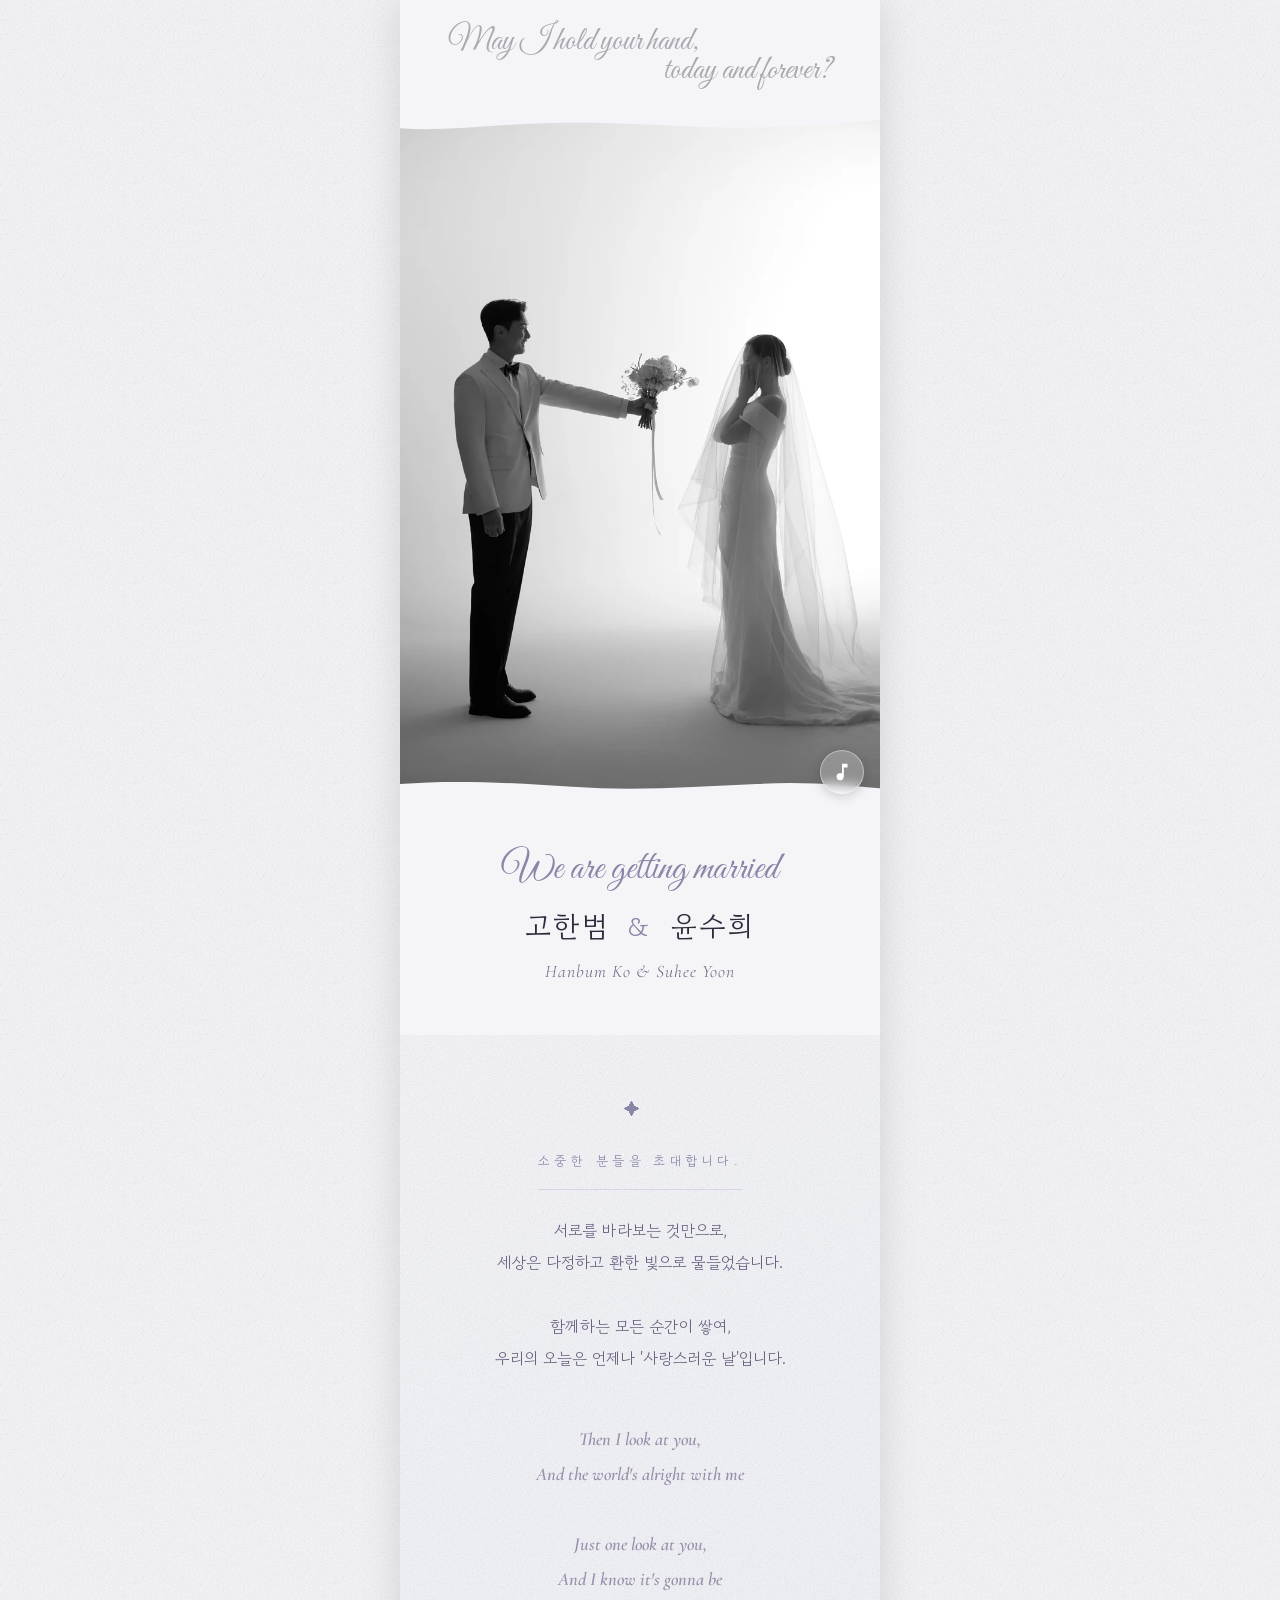
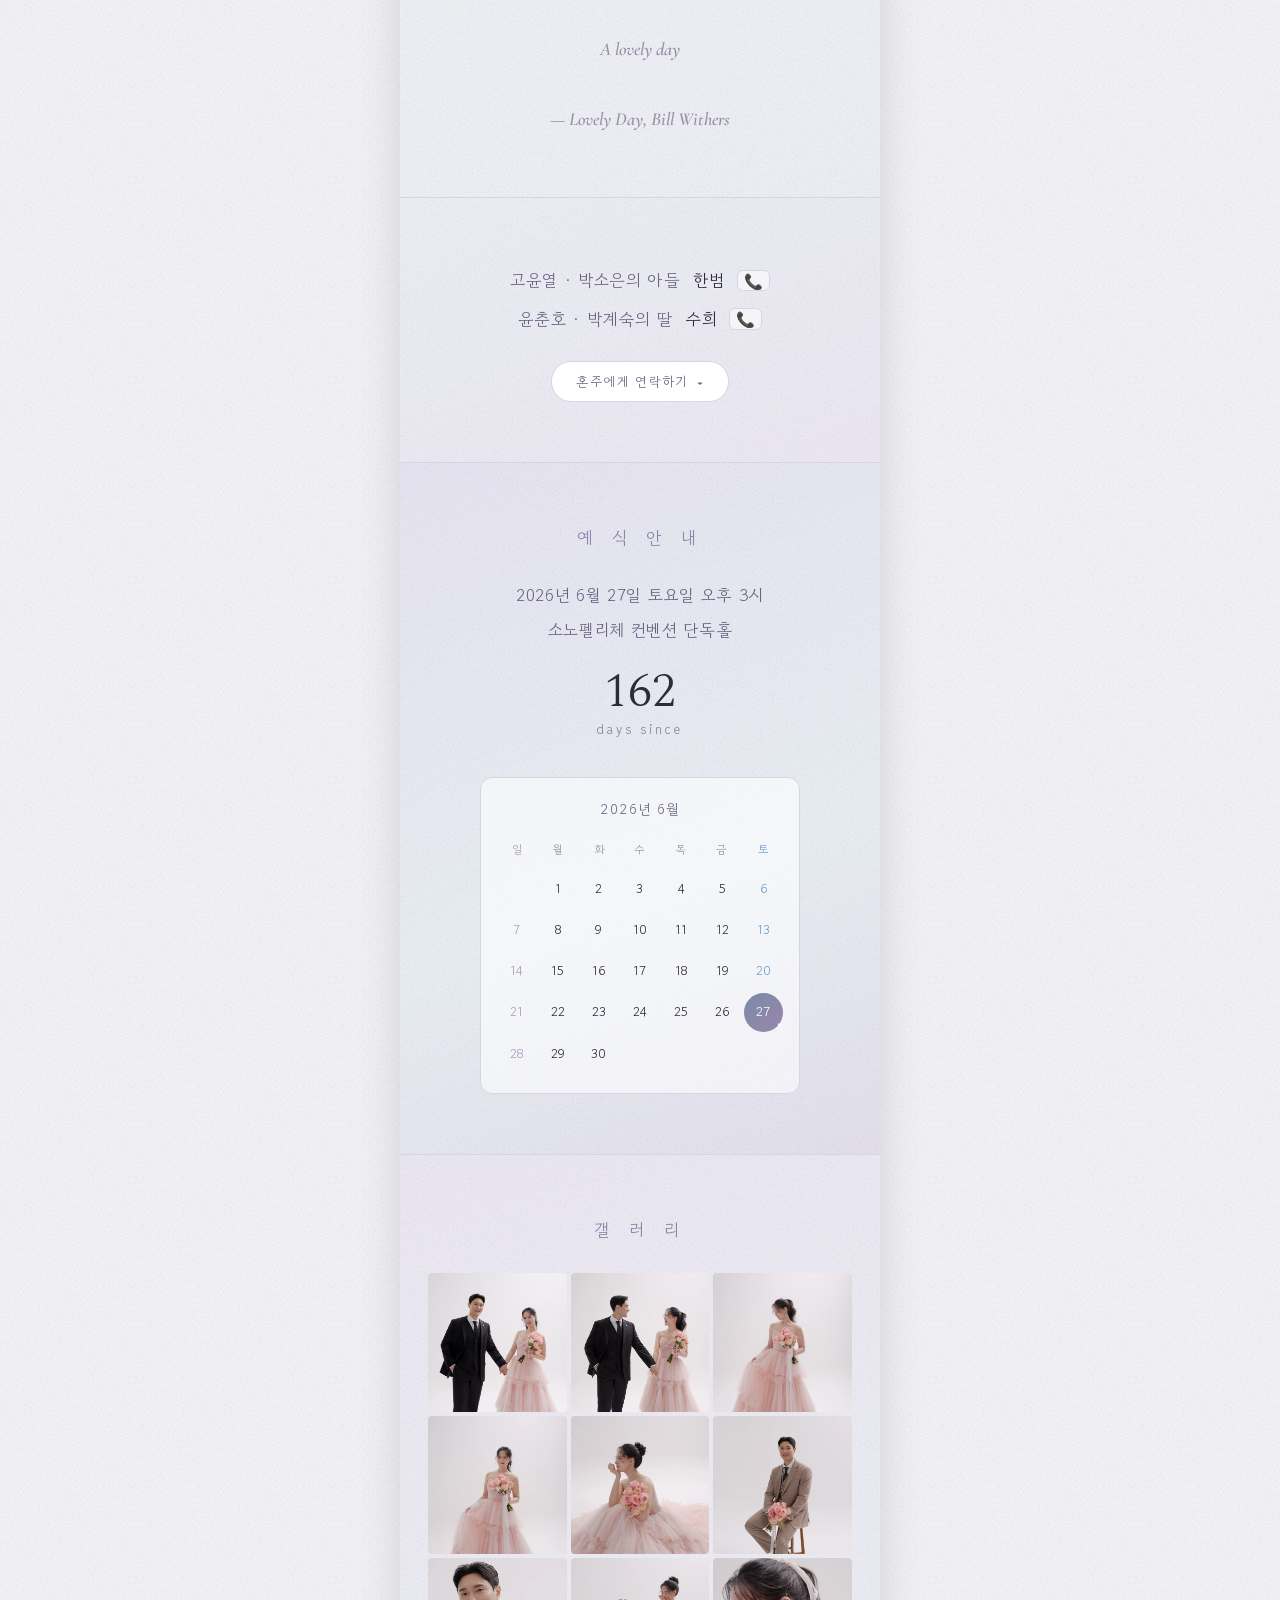
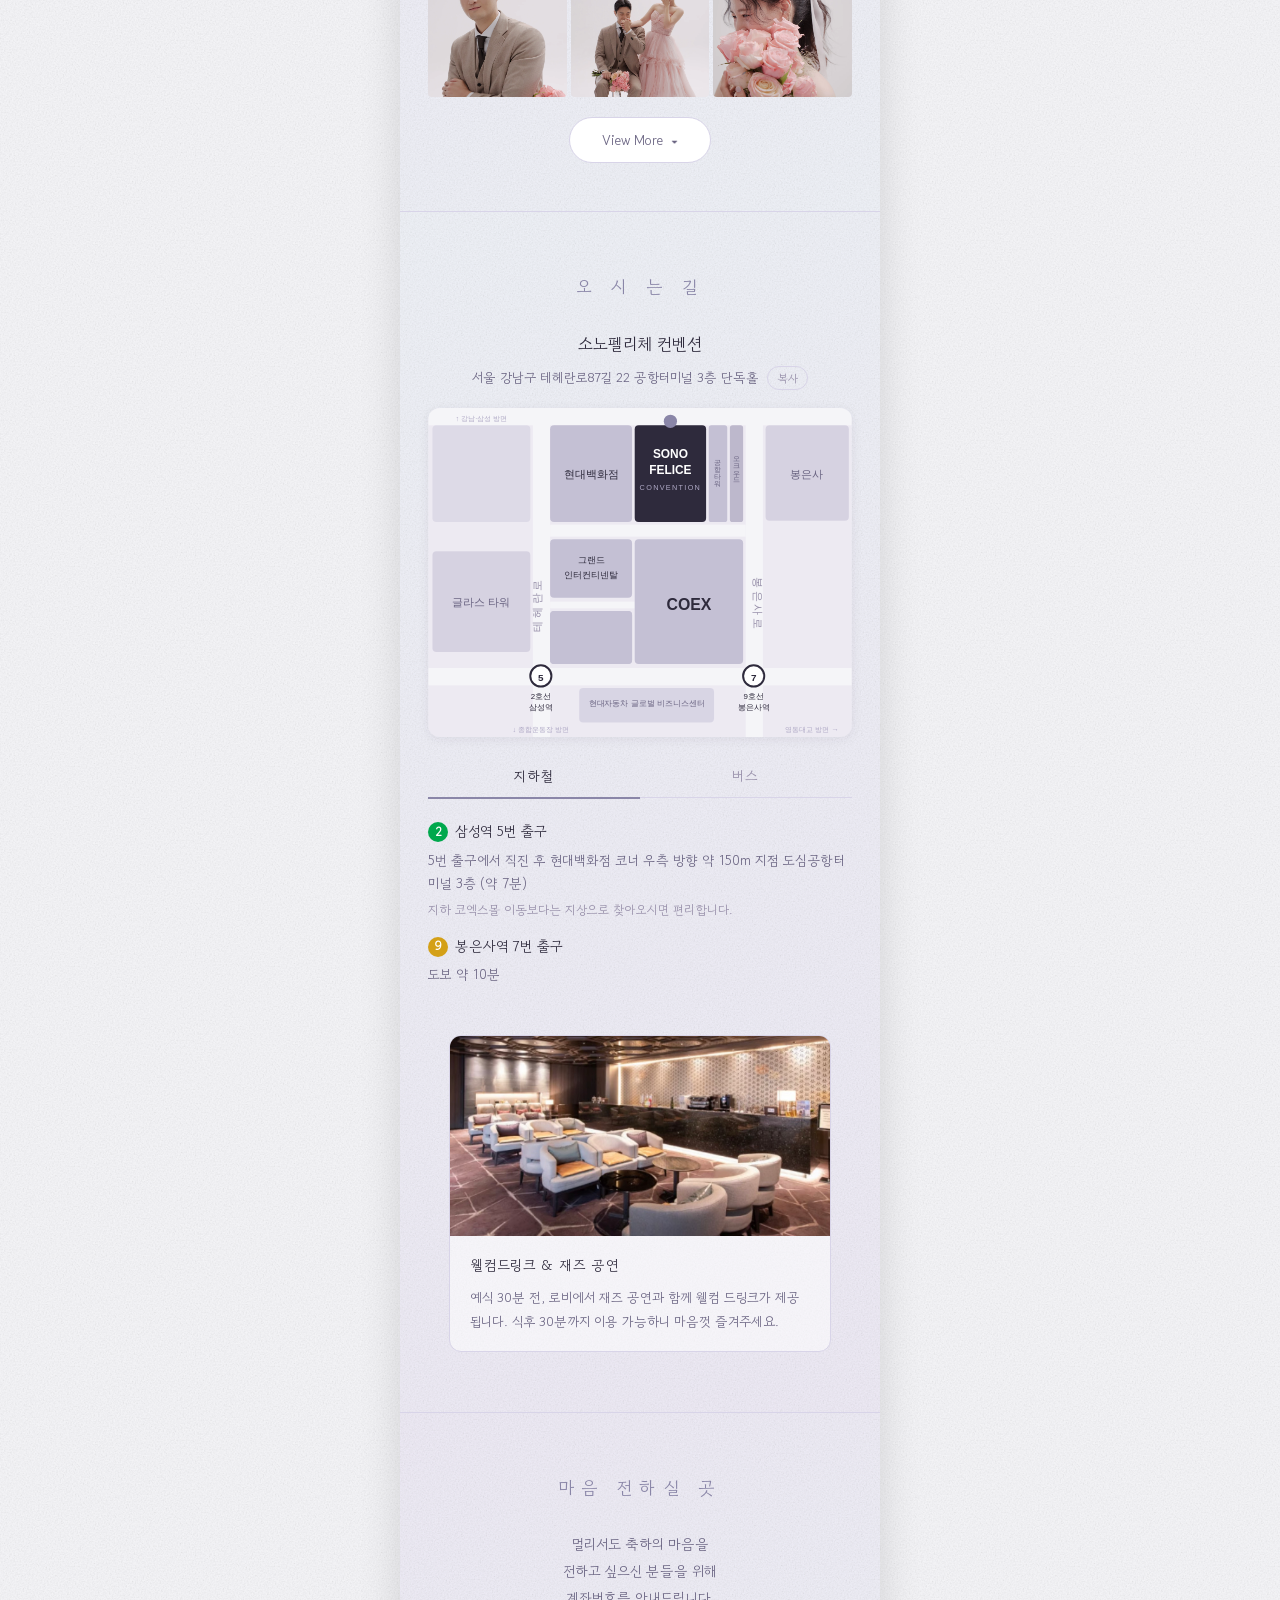
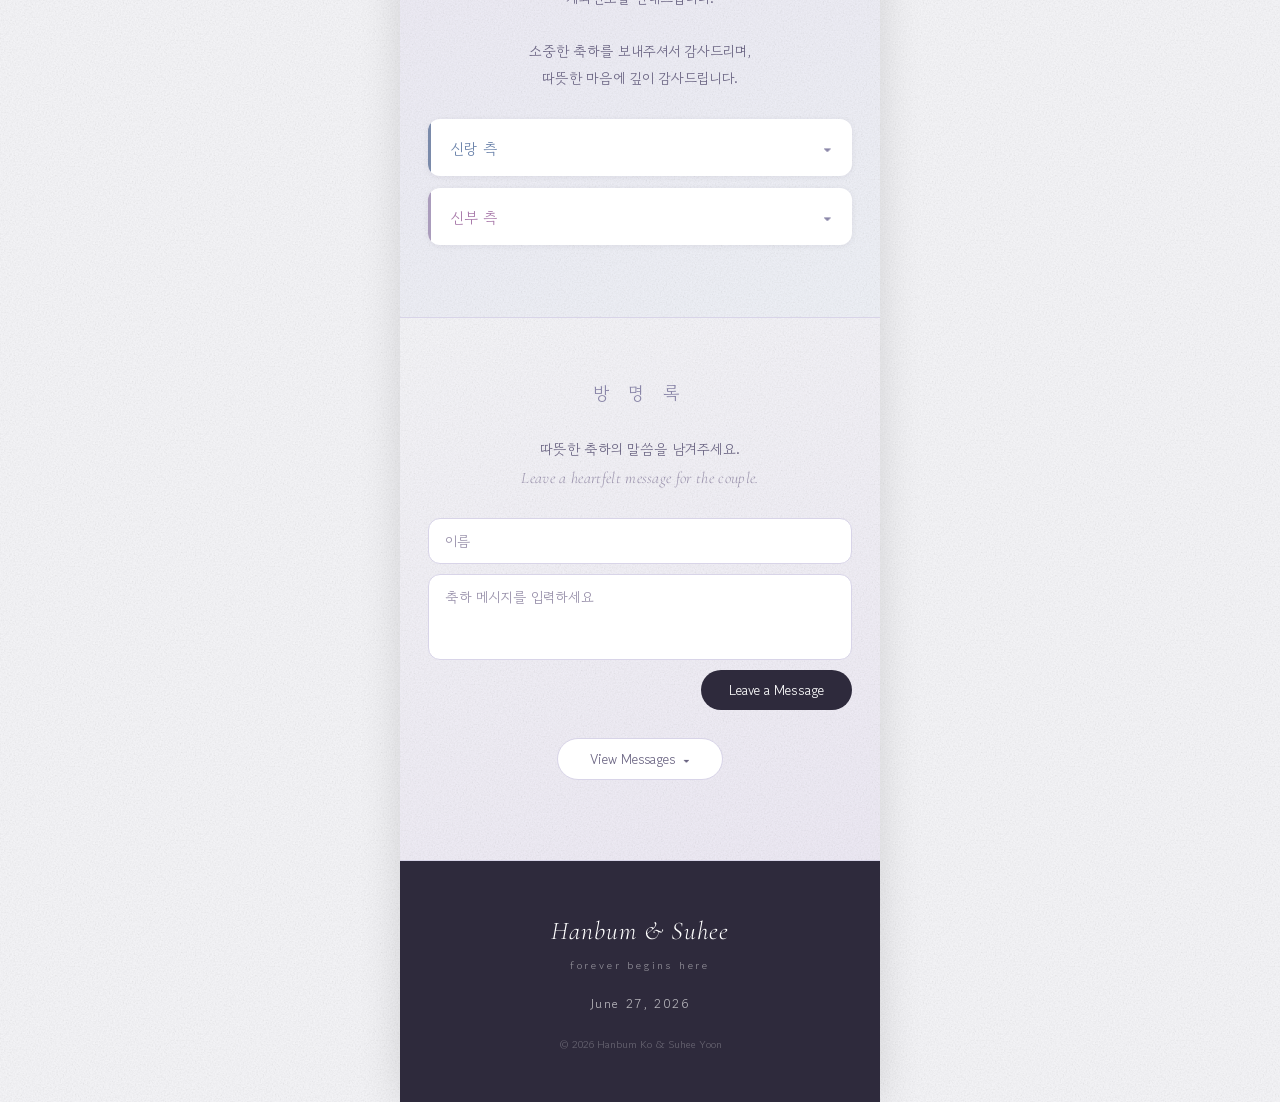
==== commit 14413739: "image fix" ====
--- a/wedding/index.html
+++ b/wedding/index.html
@@ -10,14 +10,14 @@
     <meta property="og:type"         content="website">
     <meta property="og:title"        content="고한범 ♥ 윤수희 결혼합니다.">
     <meta property="og:description"  content="2026년 6월 27일 토요일 오후 3시 · 소노펠리체 컨벤션">
-    <meta property="og:image"        content="https://hanbumko.github.io/wedding/images/og.jpg">
-    <meta property="og:image:width"  content="1200">
-    <meta property="og:image:height" content="630">
+    <meta property="og:image"        content="https://hanbumko.github.io/wedding/images/og_preview.jpg">
+    <meta property="og:image:width"  content="300">
+    <meta property="og:image:height" content="300">
     <meta property="og:url"          content="https://hanbumko.github.io/wedding/">
-    <meta name="twitter:card"        content="summary_large_image">
+    <meta name="twitter:card"        content="summary">
     <meta name="twitter:title"       content="고한범 ♥ 윤수희 결혼합니다.">
     <meta name="twitter:description" content="2026년 6월 27일 토요일 오후 3시 · 소노펠리체 컨벤션에서해요">
-    <meta name="twitter:image"       content="https://hanbumko.github.io/wedding/images/og.jpg">
+    <meta name="twitter:image"       content="https://hanbumko.github.io/wedding/images/og_preview.jpg">
 
     <link rel="preload" href="images/cover.webp" as="image" type="image/webp">
     <link rel="preconnect" href="https://fonts.googleapis.com">
@@ -290,10 +290,17 @@
                 </div>
                 <div class="acc-item">
                     <div class="acc-info">
-                        <span class="acc-role">부모님</span><span class="acc-name">고윤열 · 박소은</span>
+                        <span class="acc-role">아버지</span><span class="acc-name">고윤열</span>
                         <span class="acc-bank">기업은행 364-025140-02-015</span>
                     </div>
                     <button class="copy-acc-btn" onclick="copyAcct('364-025140-02-015', this)">복사</button>
+                </div>
+                <div class="acc-item">
+                    <div class="acc-info">
+                        <span class="acc-role">어머니</span><span class="acc-name">박소은</span>
+                        <span class="acc-bank">농협 453104-52-010481</span>
+                    </div>
+                    <button class="copy-acc-btn" onclick="copyAcct('453104-52-010481', this)">복사</button>
                 </div>
             </div>
         </div>
--- a/wedding/style.css
+++ b/wedding/style.css
@@ -472,6 +472,7 @@
     display: flex;
     align-items: center;
     justify-content: center;
+    overflow: hidden;
 }
 .lb-content img {
     width: auto;
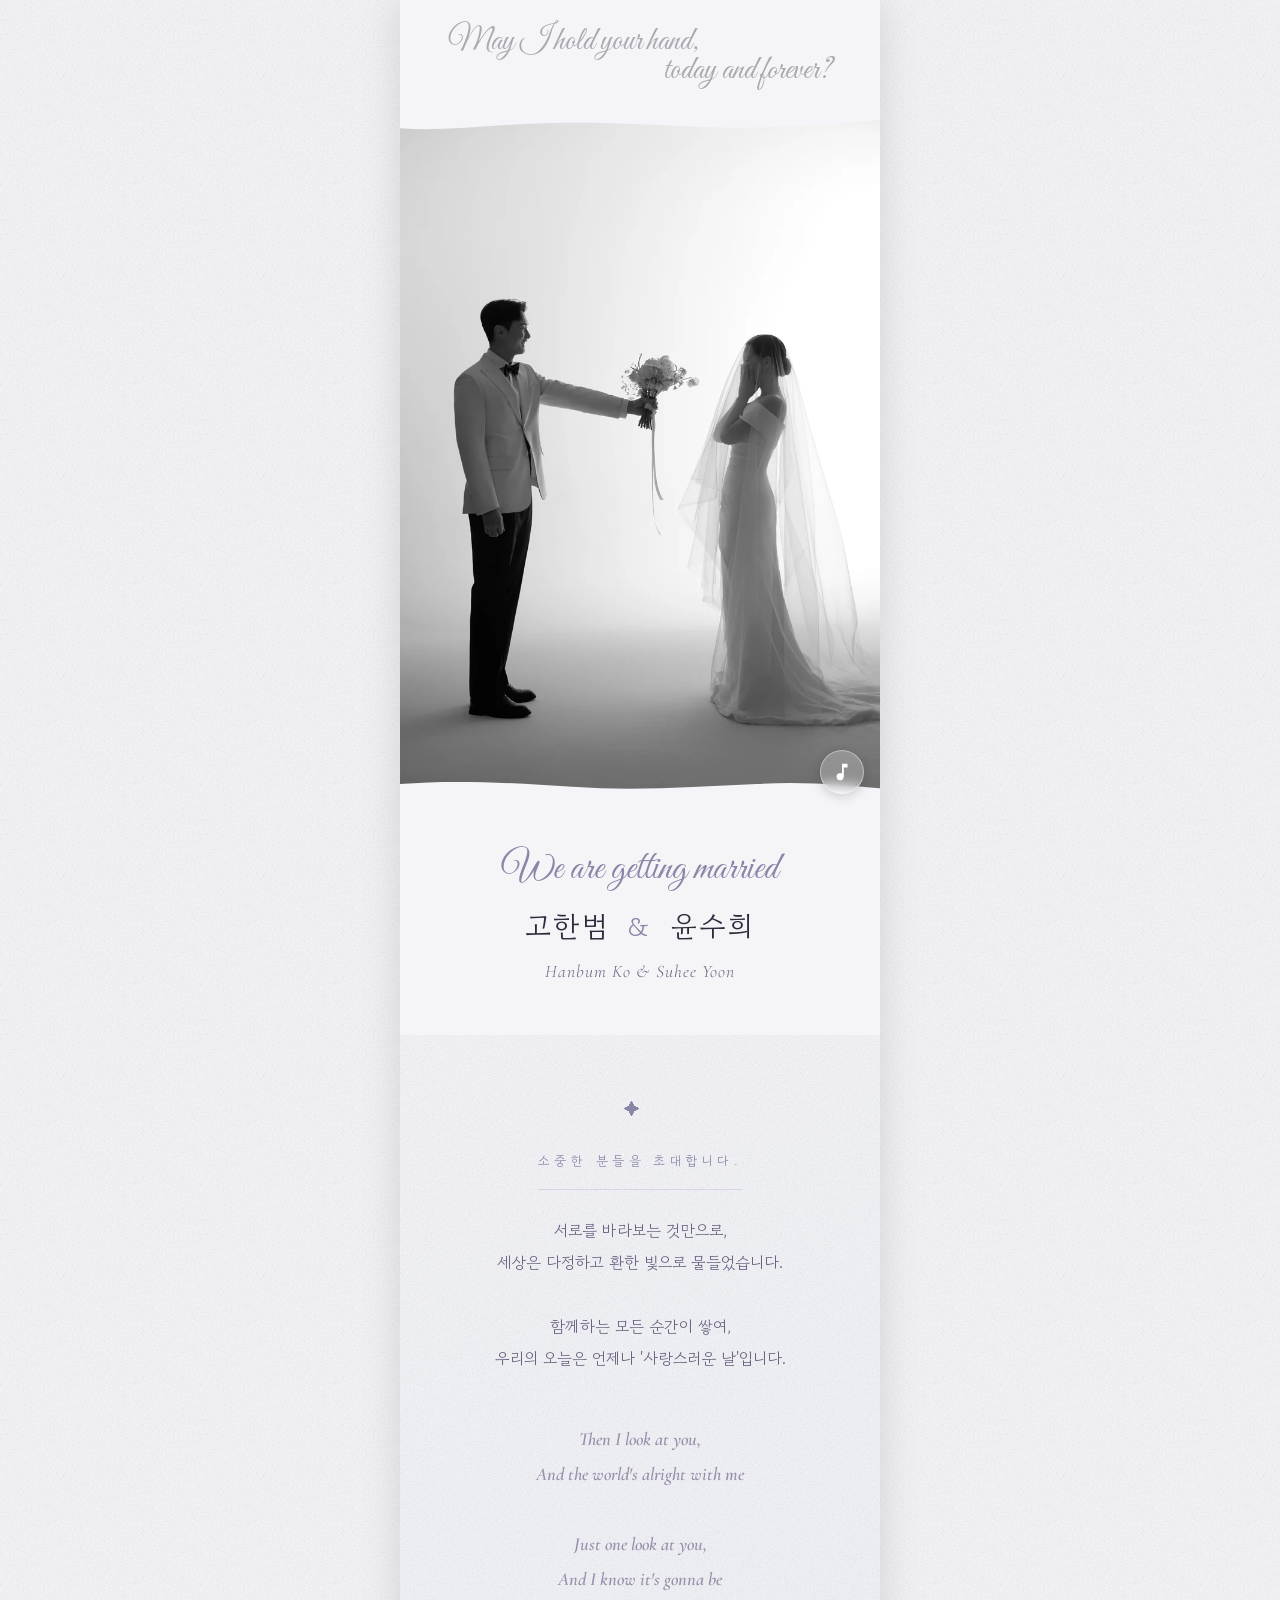
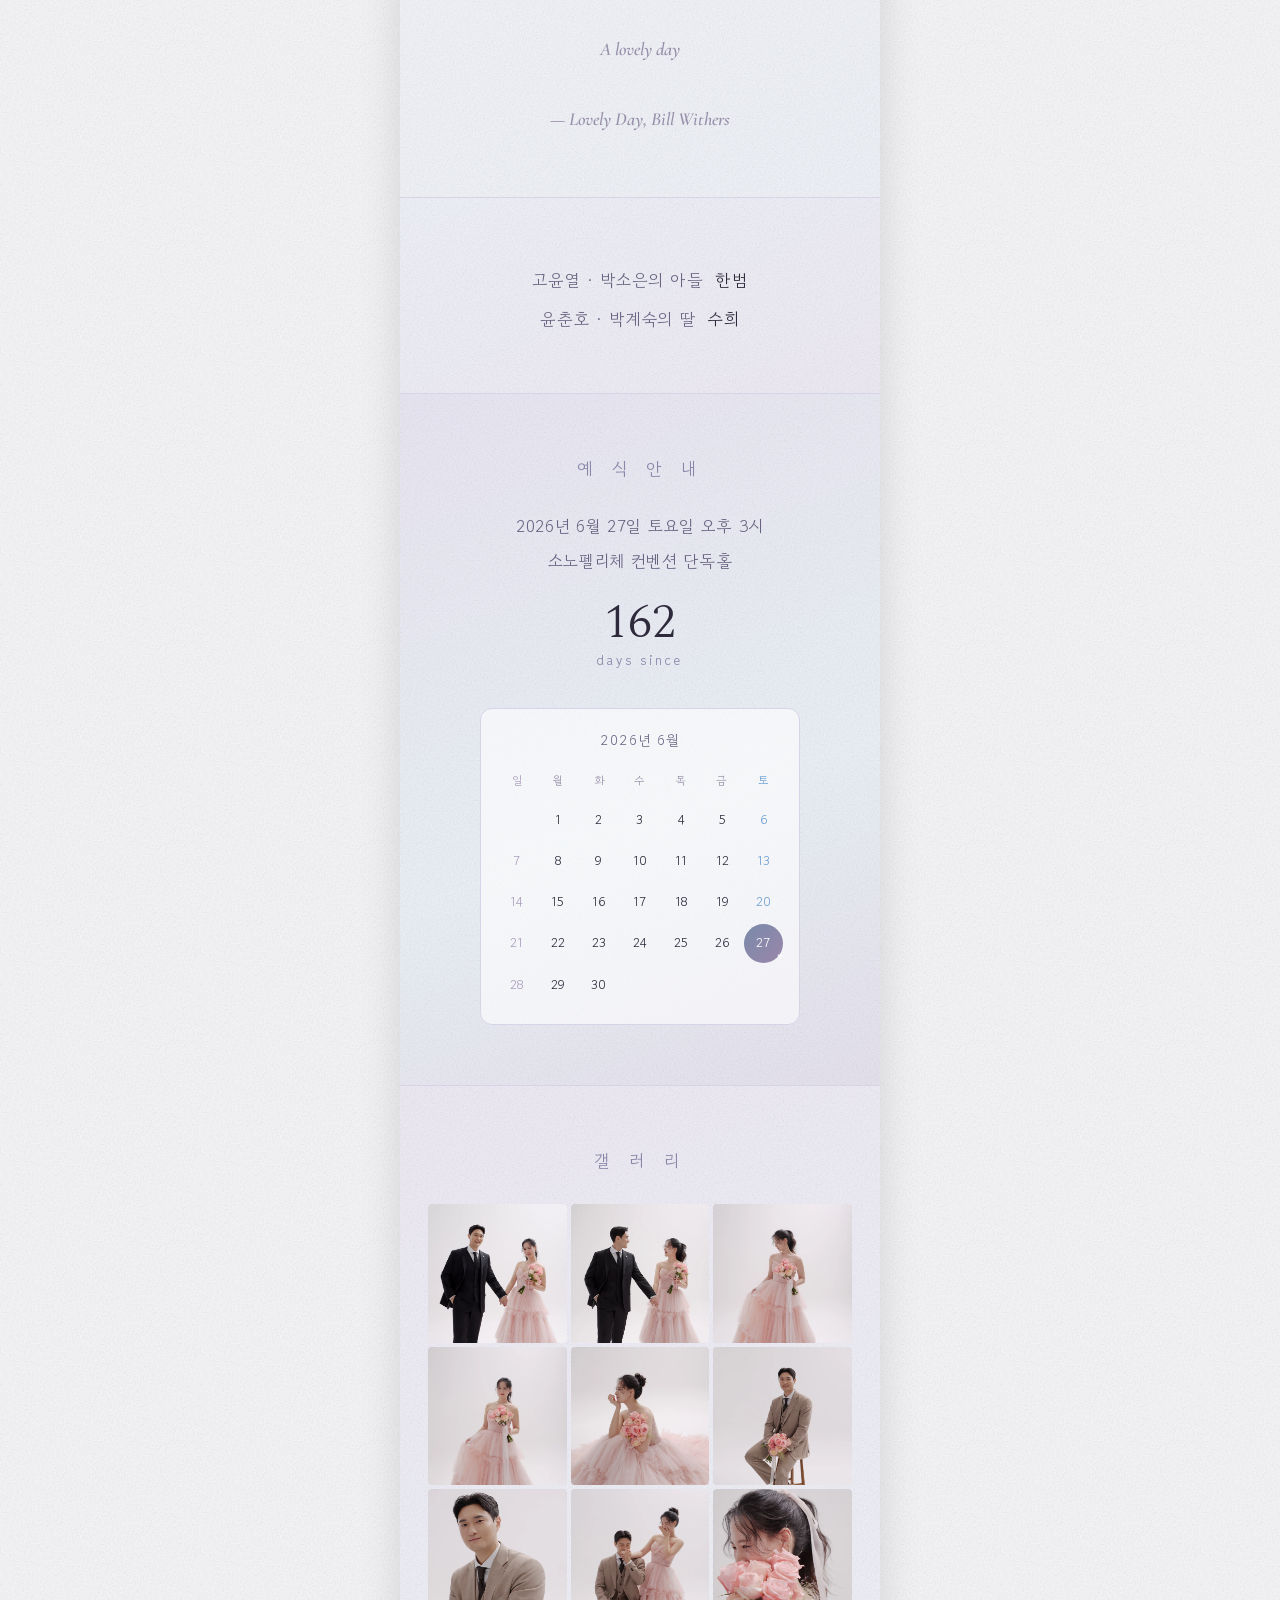
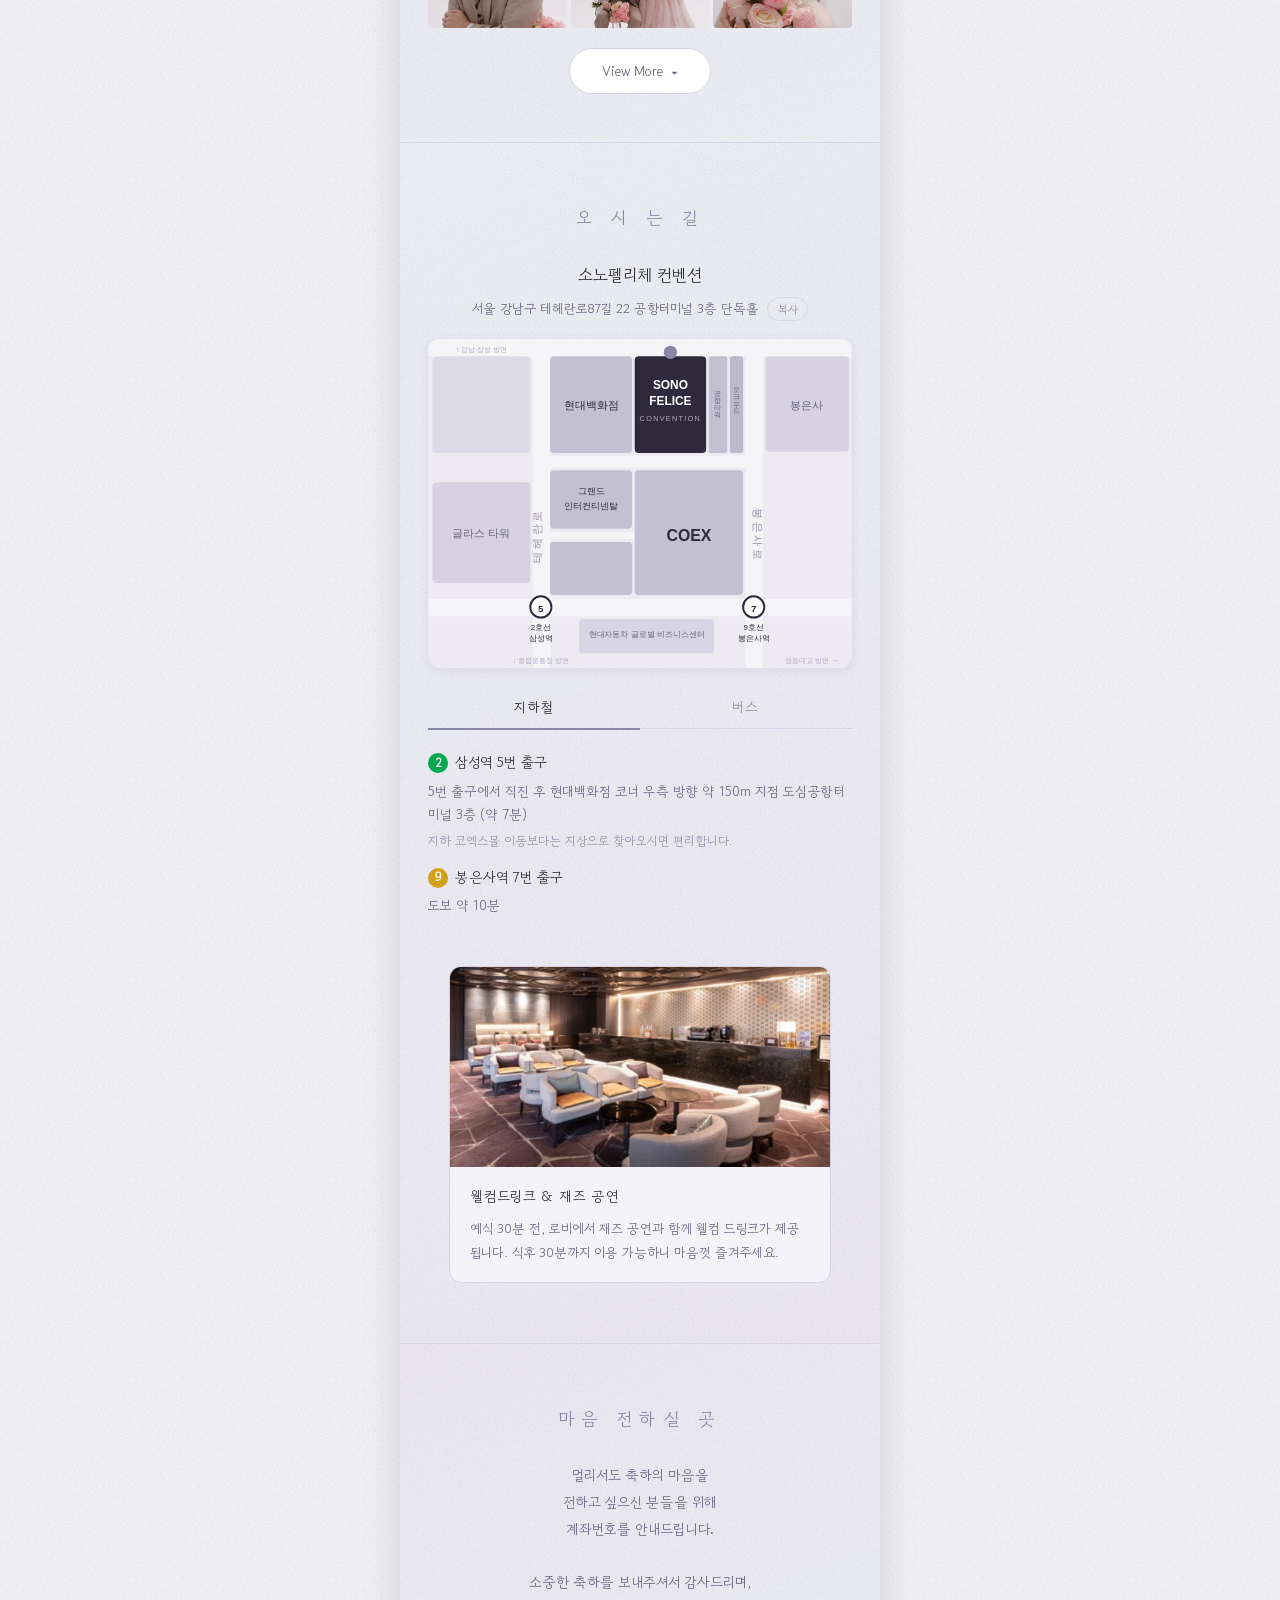
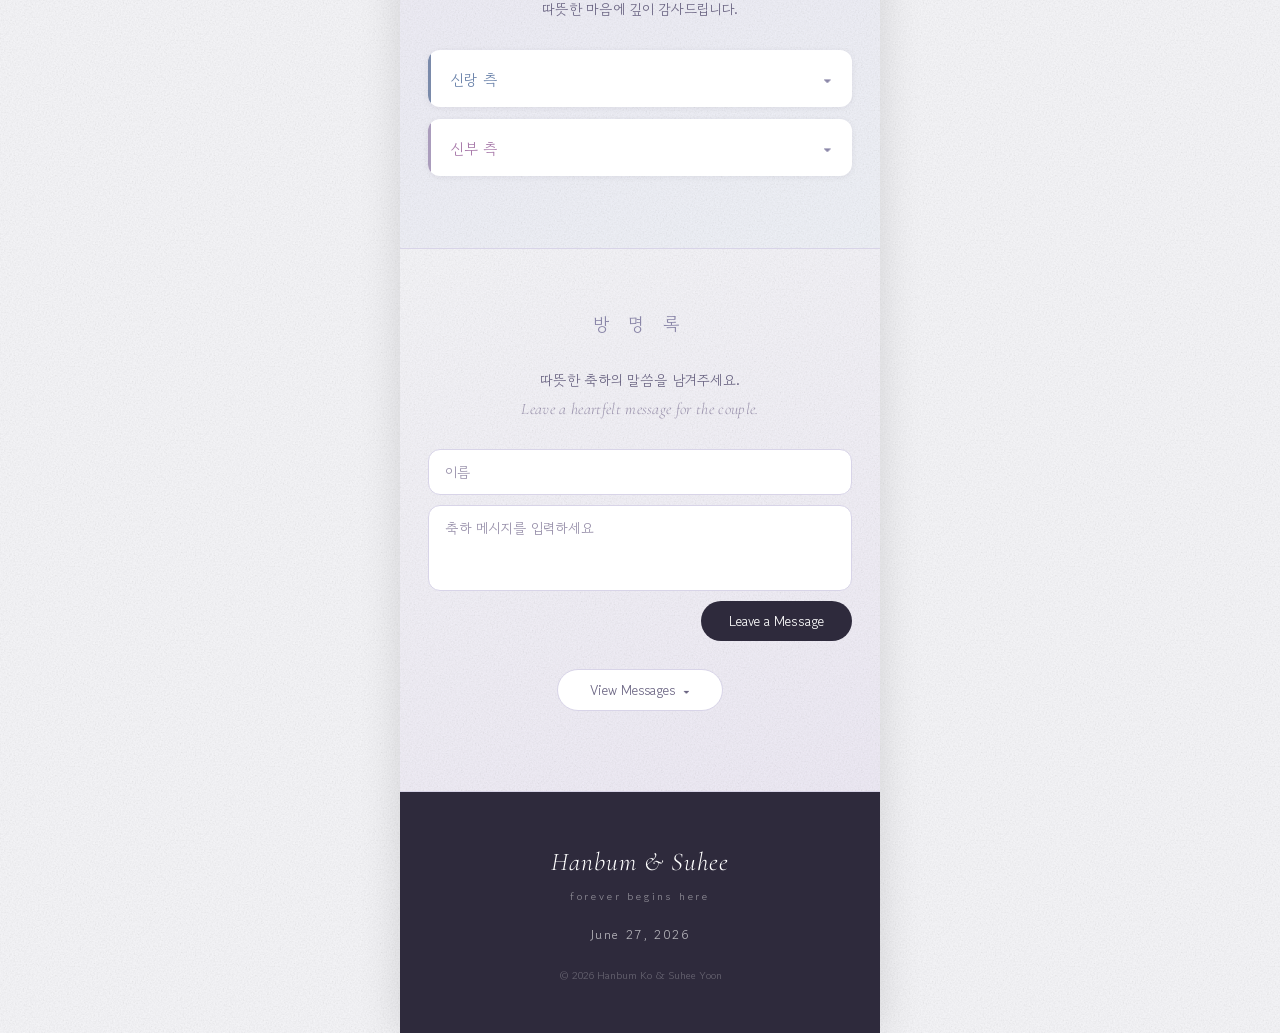
==== commit 073c2d8d: "계좌번호 change" ====
--- a/wedding/index.html
+++ b/wedding/index.html
@@ -82,38 +82,10 @@
             <div class="family-row">
                 <span class="parent-label">고윤열 · 박소은의 아들</span>
                 <span class="person-name">한범</span>
-                <a href="tel:010-6556-8849" class="family-call-btn">📞</a>
             </div>
             <div class="family-row">
                 <span class="parent-label">윤춘호 · 박계숙의 딸</span>
                 <span class="person-name">수희</span>
-                <a href="tel:010-5005-2338" class="family-call-btn">📞</a>
-            </div>
-        </div>
-
-        <button class="contact-toggle-btn" onclick="toggleContact()">
-            혼주에게 연락하기 <span class="contact-toggle-arrow" id="contact-arrow">▾</span>
-        </button>
-        <div class="contact-list hidden" id="contact-list">
-            <div class="contact-row">
-                <span class="contact-row-role">신랑 아버지</span>
-                <span class="contact-row-name">고윤열</span>
-                <a href="tel:010-8727-8848" class="contact-call-btn">📞</a>
-            </div>
-            <div class="contact-row">
-                <span class="contact-row-role">신랑 어머니</span>
-                <span class="contact-row-name">박소은</span>
-                <a href="tel:010-3367-3508" class="contact-call-btn">📞</a>
-            </div>
-            <div class="contact-row">
-                <span class="contact-row-role">신부 아버지</span>
-                <span class="contact-row-name">윤춘호</span>
-                <a href="tel:010-3887-5095" class="contact-call-btn">📞</a>
-            </div>
-            <div class="contact-row">
-                <span class="contact-row-role">신부 어머니</span>
-                <span class="contact-row-name">박계숙</span>
-                <a href="tel:010-9216-2338" class="contact-call-btn">📞</a>
             </div>
         </div>
     </section>
@@ -284,23 +256,32 @@
                 <div class="acc-item">
                     <div class="acc-info">
                         <span class="acc-role">신랑</span><span class="acc-name">고한범</span>
-                        <span class="acc-bank">국민은행 709402-00-266604</span>
-                    </div>
-                    <button class="copy-acc-btn" onclick="copyAcct('709402-00-266604', this)">복사</button>
+                        <div class="acc-bank-row">
+                            <span class="acc-bank">국민은행 709402-00-266604</span>
+                            <button class="copy-acc-btn" onclick="copyAcct('709402-00-266604', this)">복사</button>
+                        </div>
+                    </div>
+                    <a href="tel:010-6556-8849" class="acc-call-btn">📞</a>
                 </div>
                 <div class="acc-item">
                     <div class="acc-info">
                         <span class="acc-role">아버지</span><span class="acc-name">고윤열</span>
-                        <span class="acc-bank">기업은행 364-025140-02-015</span>
-                    </div>
-                    <button class="copy-acc-btn" onclick="copyAcct('364-025140-02-015', this)">복사</button>
+                        <div class="acc-bank-row">
+                            <span class="acc-bank">기업은행 364-025140-02-015</span>
+                            <button class="copy-acc-btn" onclick="copyAcct('364-025140-02-015', this)">복사</button>
+                        </div>
+                    </div>
+                    <a href="tel:010-8727-8848" class="acc-call-btn">📞</a>
                 </div>
                 <div class="acc-item">
                     <div class="acc-info">
                         <span class="acc-role">어머니</span><span class="acc-name">박소은</span>
-                        <span class="acc-bank">농협 453104-52-010481</span>
-                    </div>
-                    <button class="copy-acc-btn" onclick="copyAcct('453104-52-010481', this)">복사</button>
+                        <div class="acc-bank-row">
+                            <span class="acc-bank">농협 453104-52-010481</span>
+                            <button class="copy-acc-btn" onclick="copyAcct('453104-52-010481', this)">복사</button>
+                        </div>
+                    </div>
+                    <a href="tel:010-3367-3508" class="acc-call-btn">📞</a>
                 </div>
             </div>
         </div>
@@ -313,23 +294,32 @@
                 <div class="acc-item">
                     <div class="acc-info">
                         <span class="acc-role">신부</span><span class="acc-name">윤수희</span>
-                        <span class="acc-bank">우리은행 1002-838-813299</span>
-                    </div>
-                    <button class="copy-acc-btn" onclick="copyAcct('1002-838-813299', this)">복사</button>
+                        <div class="acc-bank-row">
+                            <span class="acc-bank">우리은행 1002-838-813299</span>
+                            <button class="copy-acc-btn" onclick="copyAcct('1002-838-813299', this)">복사</button>
+                        </div>
+                    </div>
+                    <a href="tel:010-5005-2338" class="acc-call-btn">📞</a>
                 </div>
                 <div class="acc-item">
                     <div class="acc-info">
                         <span class="acc-role">아버지</span><span class="acc-name">윤춘호</span>
-                        <span class="acc-bank">기업은행 010-3887-5095</span>
-                    </div>
-                    <button class="copy-acc-btn" onclick="copyAcct('010-3887-5095', this)">복사</button>
+                        <div class="acc-bank-row">
+                            <span class="acc-bank">기업은행 010-3887-5095</span>
+                            <button class="copy-acc-btn" onclick="copyAcct('010-3887-5095', this)">복사</button>
+                        </div>
+                    </div>
+                    <a href="tel:010-3887-5095" class="acc-call-btn">📞</a>
                 </div>
                 <div class="acc-item">
                     <div class="acc-info">
                         <span class="acc-role">어머니</span><span class="acc-name">박계숙</span>
-                        <span class="acc-bank">SC제일은행 173-20-04-7943</span>
-                    </div>
-                    <button class="copy-acc-btn" onclick="copyAcct('173-20-04-7943', this)">복사</button>
+                        <div class="acc-bank-row">
+                            <span class="acc-bank">SC제일은행 173-20-04-7943</span>
+                            <button class="copy-acc-btn" onclick="copyAcct('173-20-04-7943', this)">복사</button>
+                        </div>
+                    </div>
+                    <a href="tel:010-9216-2338" class="acc-call-btn">📞</a>
                 </div>
             </div>
         </div>
--- a/wedding/style.css
+++ b/wedding/style.css
@@ -931,11 +931,22 @@
     font-family: monospace;
     letter-spacing: 0.03em;
 }
+.acc-bank-row {
+    display: flex;
+    align-items: center;
+    gap: 8px;
+}
+.acc-call-btn {
+    font-size: 1.2rem;
+    line-height: 1;
+    padding: 4px;
+    flex-shrink: 0;
+}
 .copy-acc-btn {
-    padding: 7px 16px;
+    padding: 4px 10px;
     border: 1.5px solid var(--border);
     border-radius: 50px;
-    font-size: 0.78rem;
+    font-size: 0.68rem;
     color: var(--brown-mid);
     flex-shrink: 0;
     transition: all 0.2s;
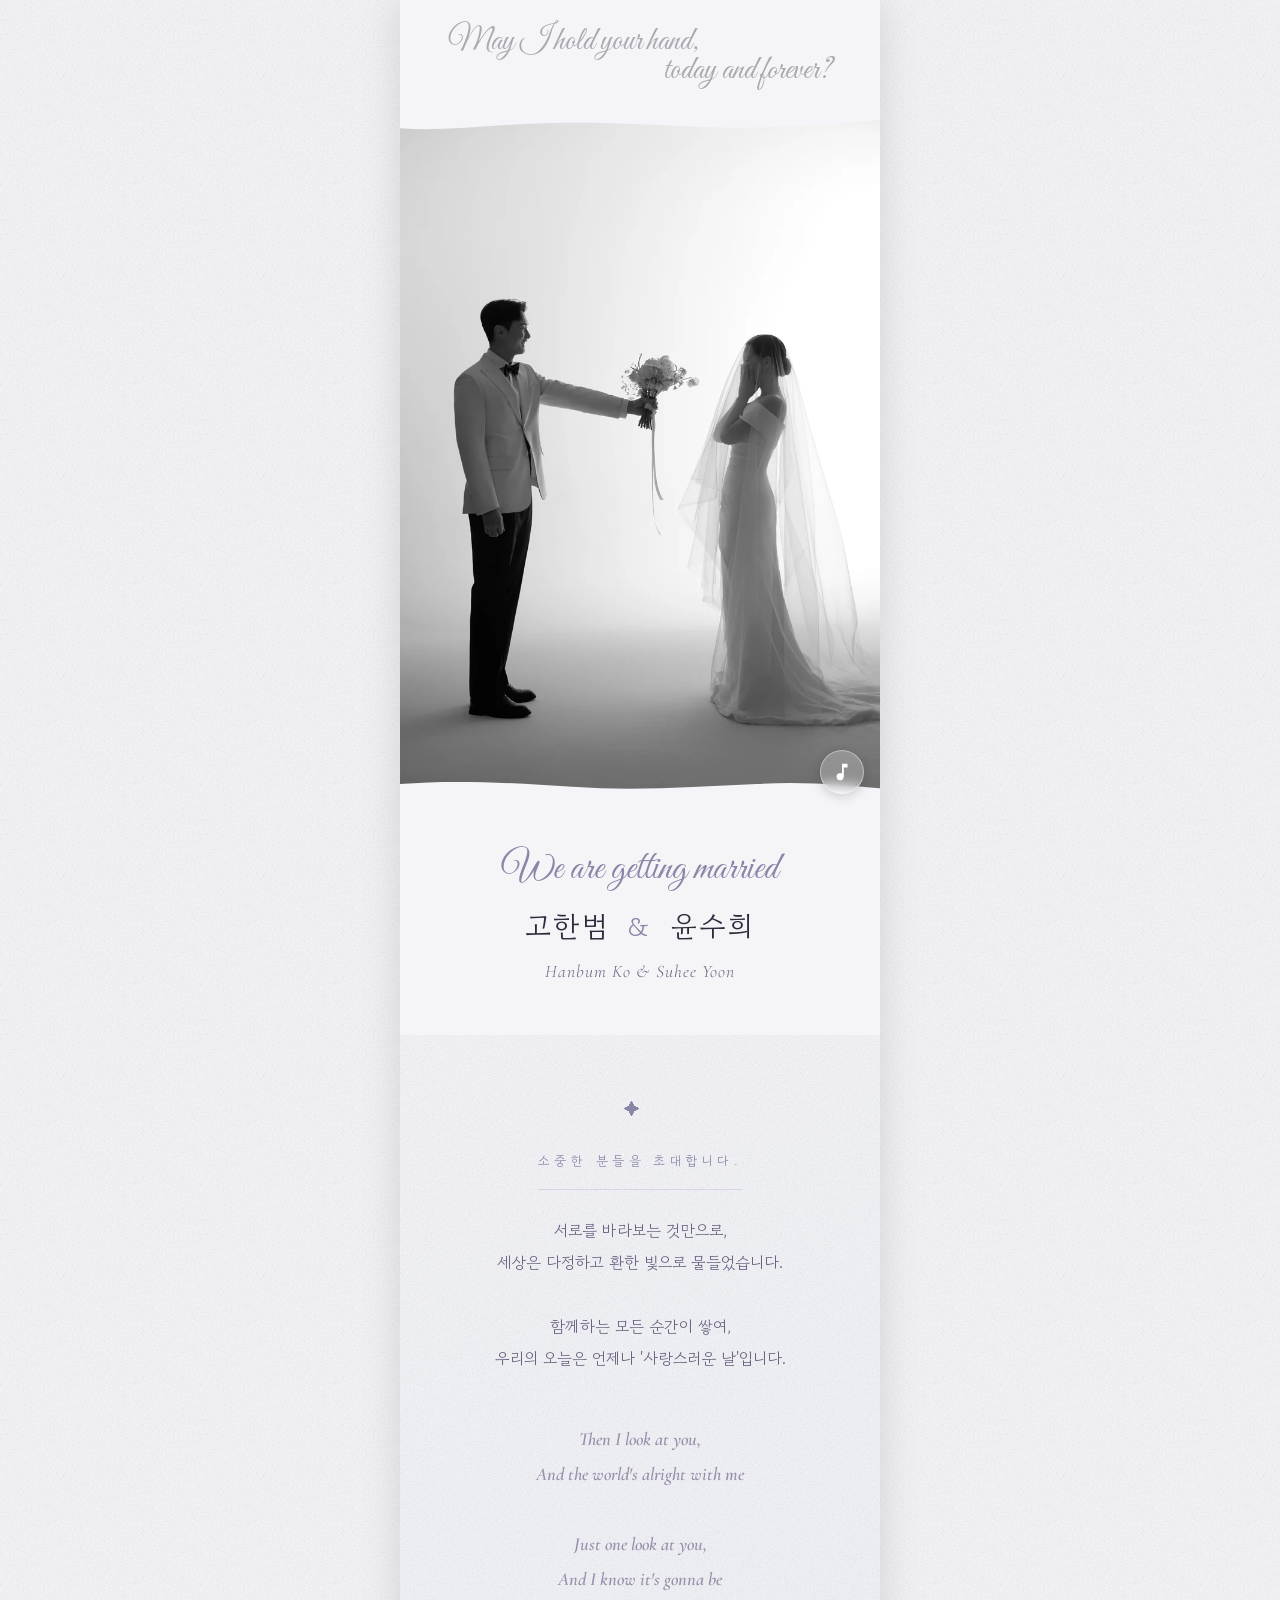
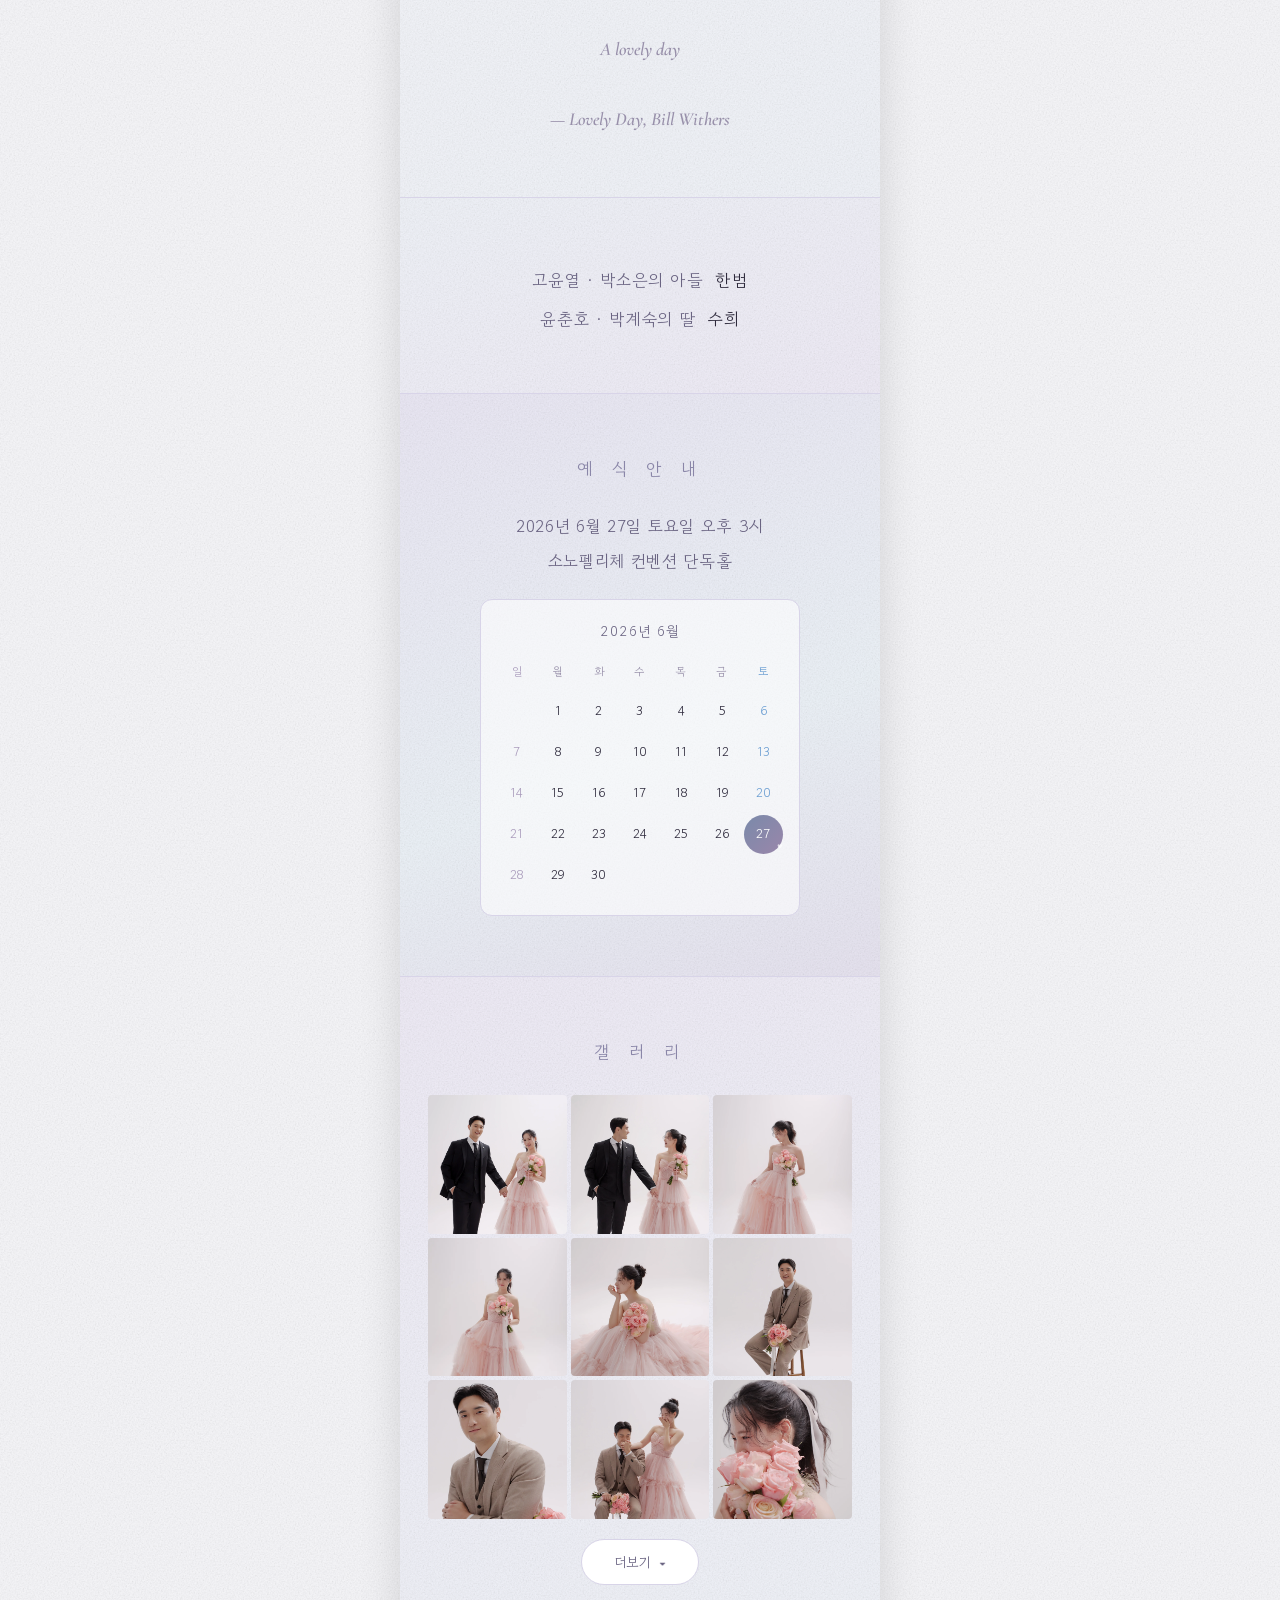
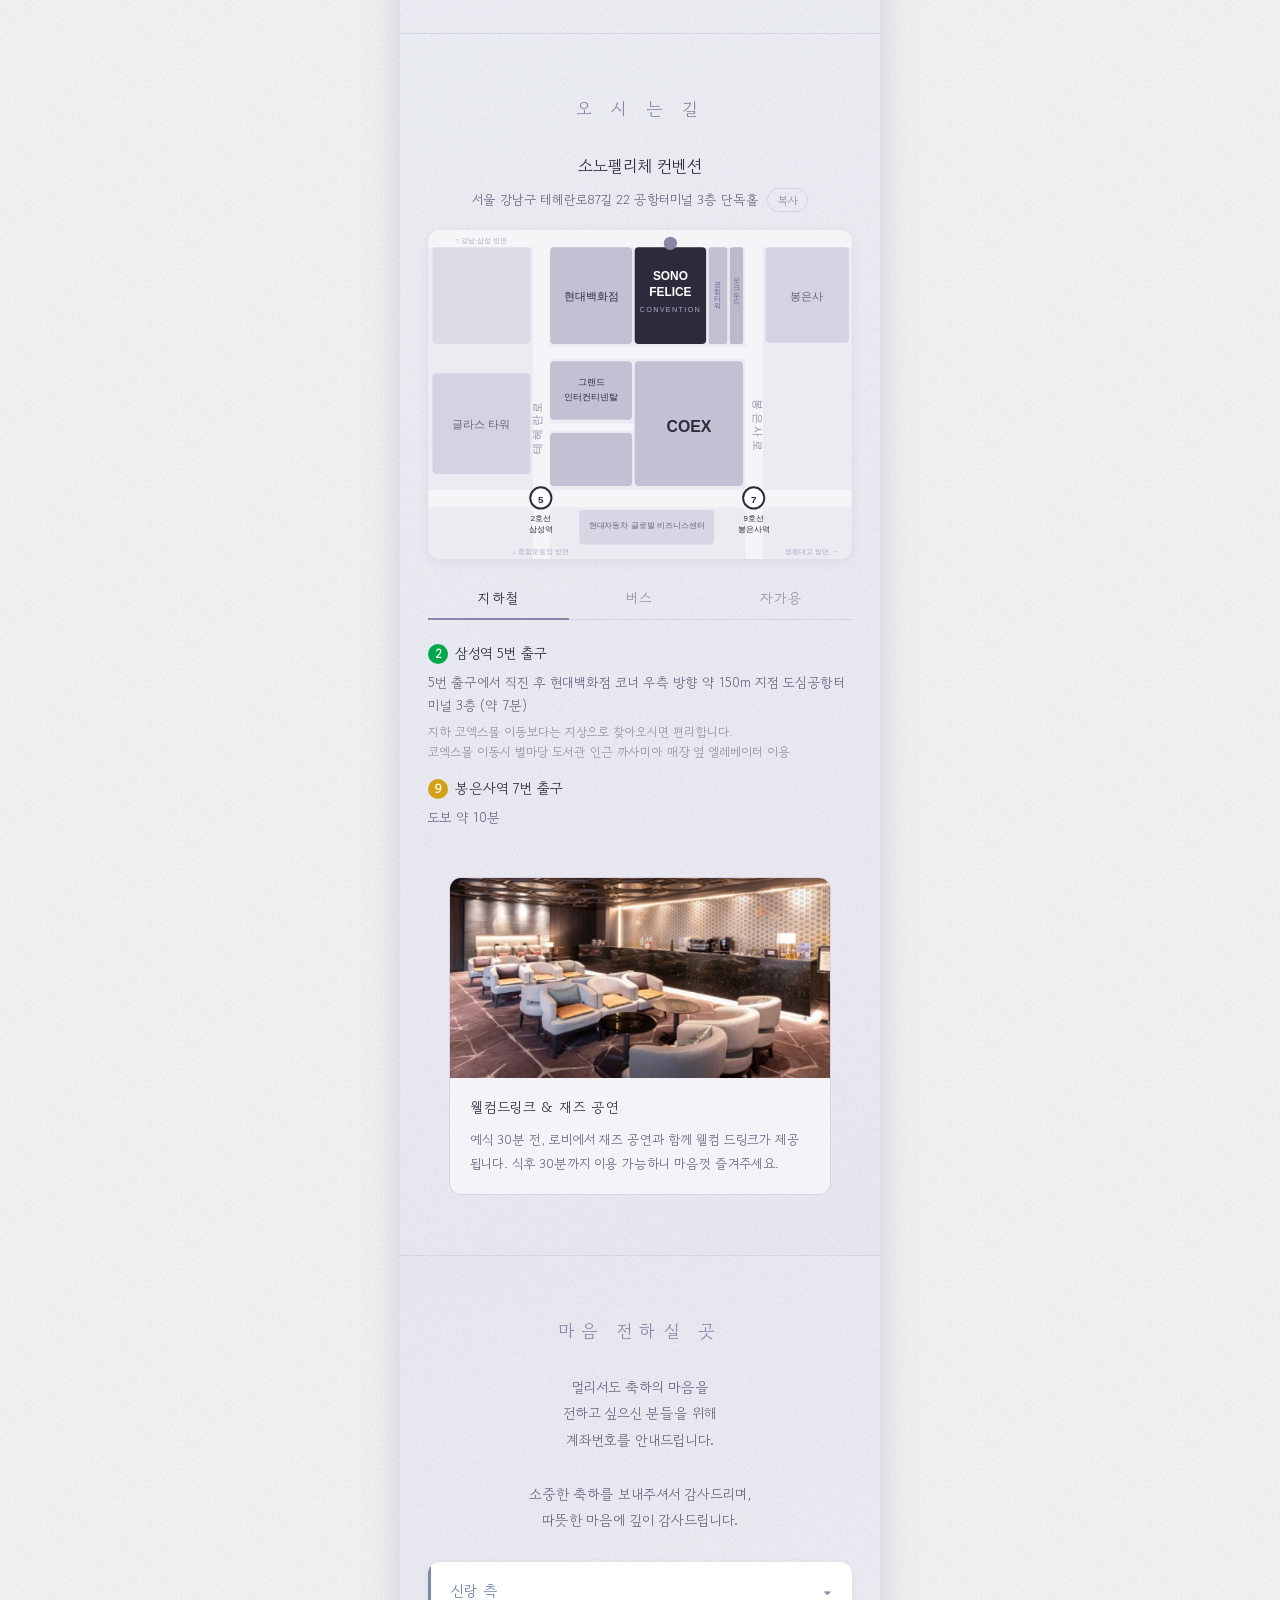
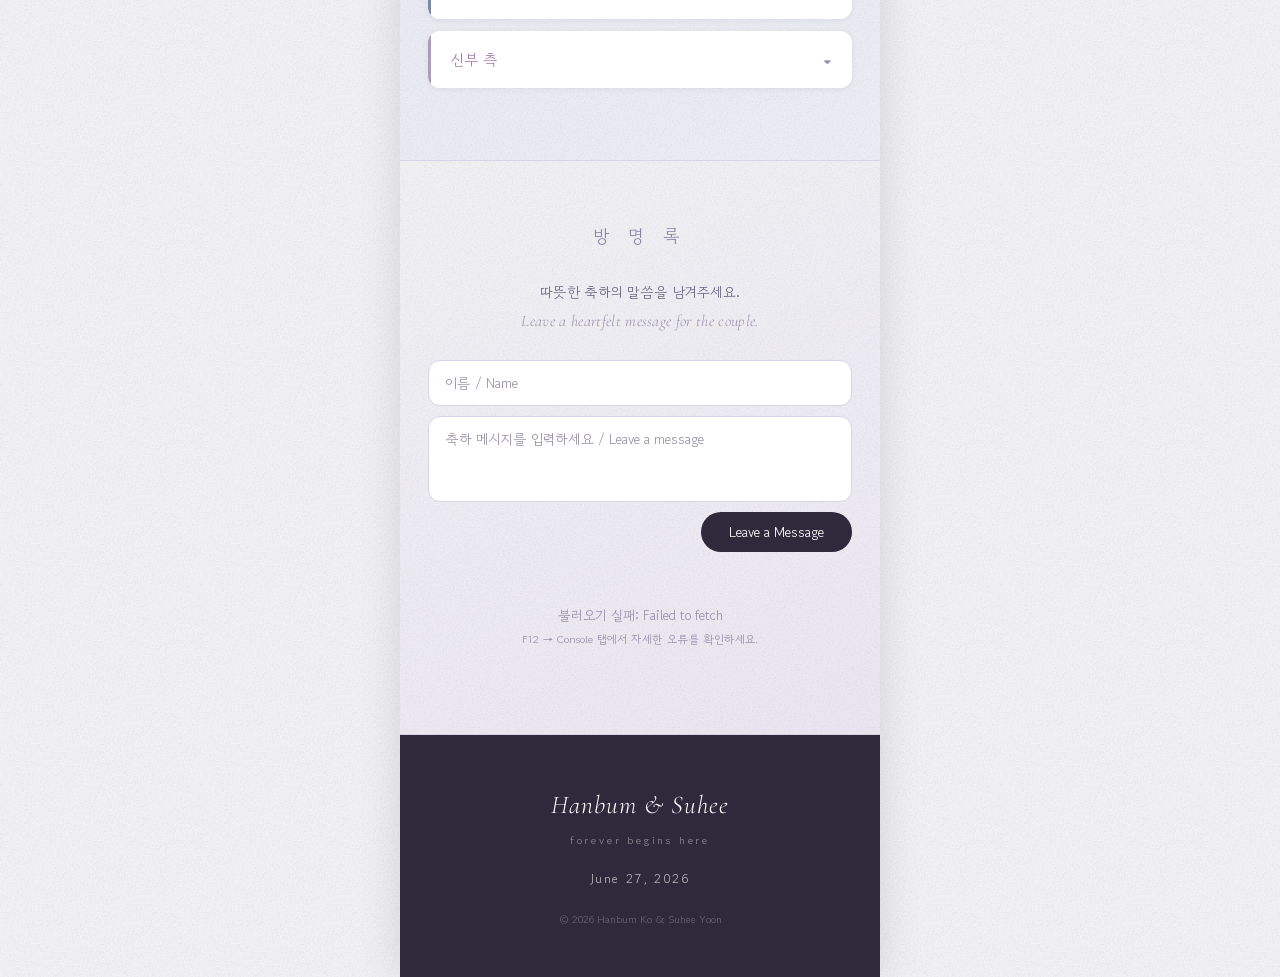
==== commit 2e92f767: "messages change" ====
--- a/wedding/index.html
+++ b/wedding/index.html
@@ -95,10 +95,7 @@
         <h2 class="section-heading">예 식 안 내</h2>
         <p class="date-main">2026년 6월 27일 토요일 오후 3시</p>
         <p class="date-venue">소노펠리체 컨벤션 단독홀</p>
-        <div class="dday-box">
-            <span class="dday-num" id="dday-num">??</span>
-            <span class="dday-label" id="dday-label">days to go</span>
-        </div>
+
         <div class="calendar">
             <div class="cal-month">2026년 6월</div>
             <div class="cal-week-labels">
@@ -113,7 +110,7 @@
     <section class="section gallery-section reveal">
         <h2 class="section-heading">갤 러 리</h2>
         <div class="gallery-grid" id="gallery-grid"></div>
-        <button class="gallery-more-btn" id="gallery-more-btn" onclick="toggleGallery()">View More &nbsp;▾</button>
+        <button class="gallery-more-btn" id="gallery-more-btn" onclick="toggleGallery()">더보기 &nbsp;▾</button>
     </section>
 
     <!-- ====== 라이트박스 ====== -->
@@ -190,6 +187,7 @@
         <div class="dir-tab-wrap">
             <button class="dir-tab-btn active" onclick="switchDir('subway', this)">지하철</button>
             <button class="dir-tab-btn" onclick="switchDir('bus', this)">버스</button>
+            <button class="dir-tab-btn" onclick="switchDir('car', this)">자가용</button>
         </div>
 
         <div class="dir-panel active" id="dir-subway">
@@ -197,6 +195,7 @@
                 <p class="dir-item-label"><span class="dir-line dir-line-2">2</span> 삼성역 5번 출구</p>
                 <p class="dir-text">5번 출구에서 직진 후 현대백화점 코너 우측 방향 약 150m 지점 도심공항터미널 3층 (약 7분)</p>
                 <p class="dir-note">지하 코엑스몰 이동보다는 지상으로 찾아오시면 편리합니다.</p>
+                <p class="dir-note">코엑스몰 이동시 별마당 도서관 인근 까사미아 매장 옆 엘레베이터 이용</p>
             </div>
             <div class="dir-item">
                 <p class="dir-item-label"><span class="dir-line dir-line-9">9</span> 봉은사역 7번 출구</p>
@@ -230,6 +229,13 @@
                 <div class="dir-bus-group">
                     <span class="dir-bus-type">공항</span><span class="dir-bus-nums">6000 · 6704</span>
                 </div>
+            </div>
+        </div>
+
+        <div class="dir-panel" id="dir-car">
+            <div class="dir-item">
+                <p class="dir-item-label">🅿 주차 안내</p>
+                <p class="dir-text">도심공항터미널 주차장 이용</p>
             </div>
         </div>
 
@@ -331,12 +337,11 @@
         <h2 class="section-heading">방 명 록</h2>
         <p class="guestbook-desc">따뜻한 축하의 말씀을 남겨주세요.<br><span class="guestbook-desc-en">Leave a heartfelt message for the couple.</span></p>
         <form class="gb-form" onsubmit="submitGuestbook(event)">
-            <input class="gb-input" type="text" id="gb-name" placeholder="이름" maxlength="20" required>
-            <textarea class="gb-textarea" id="gb-msg" placeholder="축하 메시지를 입력하세요" maxlength="200" rows="3" required></textarea>
+            <input class="gb-input" type="text" id="gb-name" placeholder="이름 / Name" maxlength="20" required>
+            <textarea class="gb-textarea" id="gb-msg" placeholder="축하 메시지를 입력하세요 / Leave a message" maxlength="200" rows="3" required></textarea>
             <button class="gb-submit" type="submit">Leave a Message</button>
         </form>
-        <button class="gb-list-toggle" id="gb-list-toggle" onclick="toggleGbList()">View Messages &nbsp;▾</button>
-        <div class="gb-list hidden" id="gb-list"></div>
+        <div class="gb-list" id="gb-list"></div>
     </section>
 
 
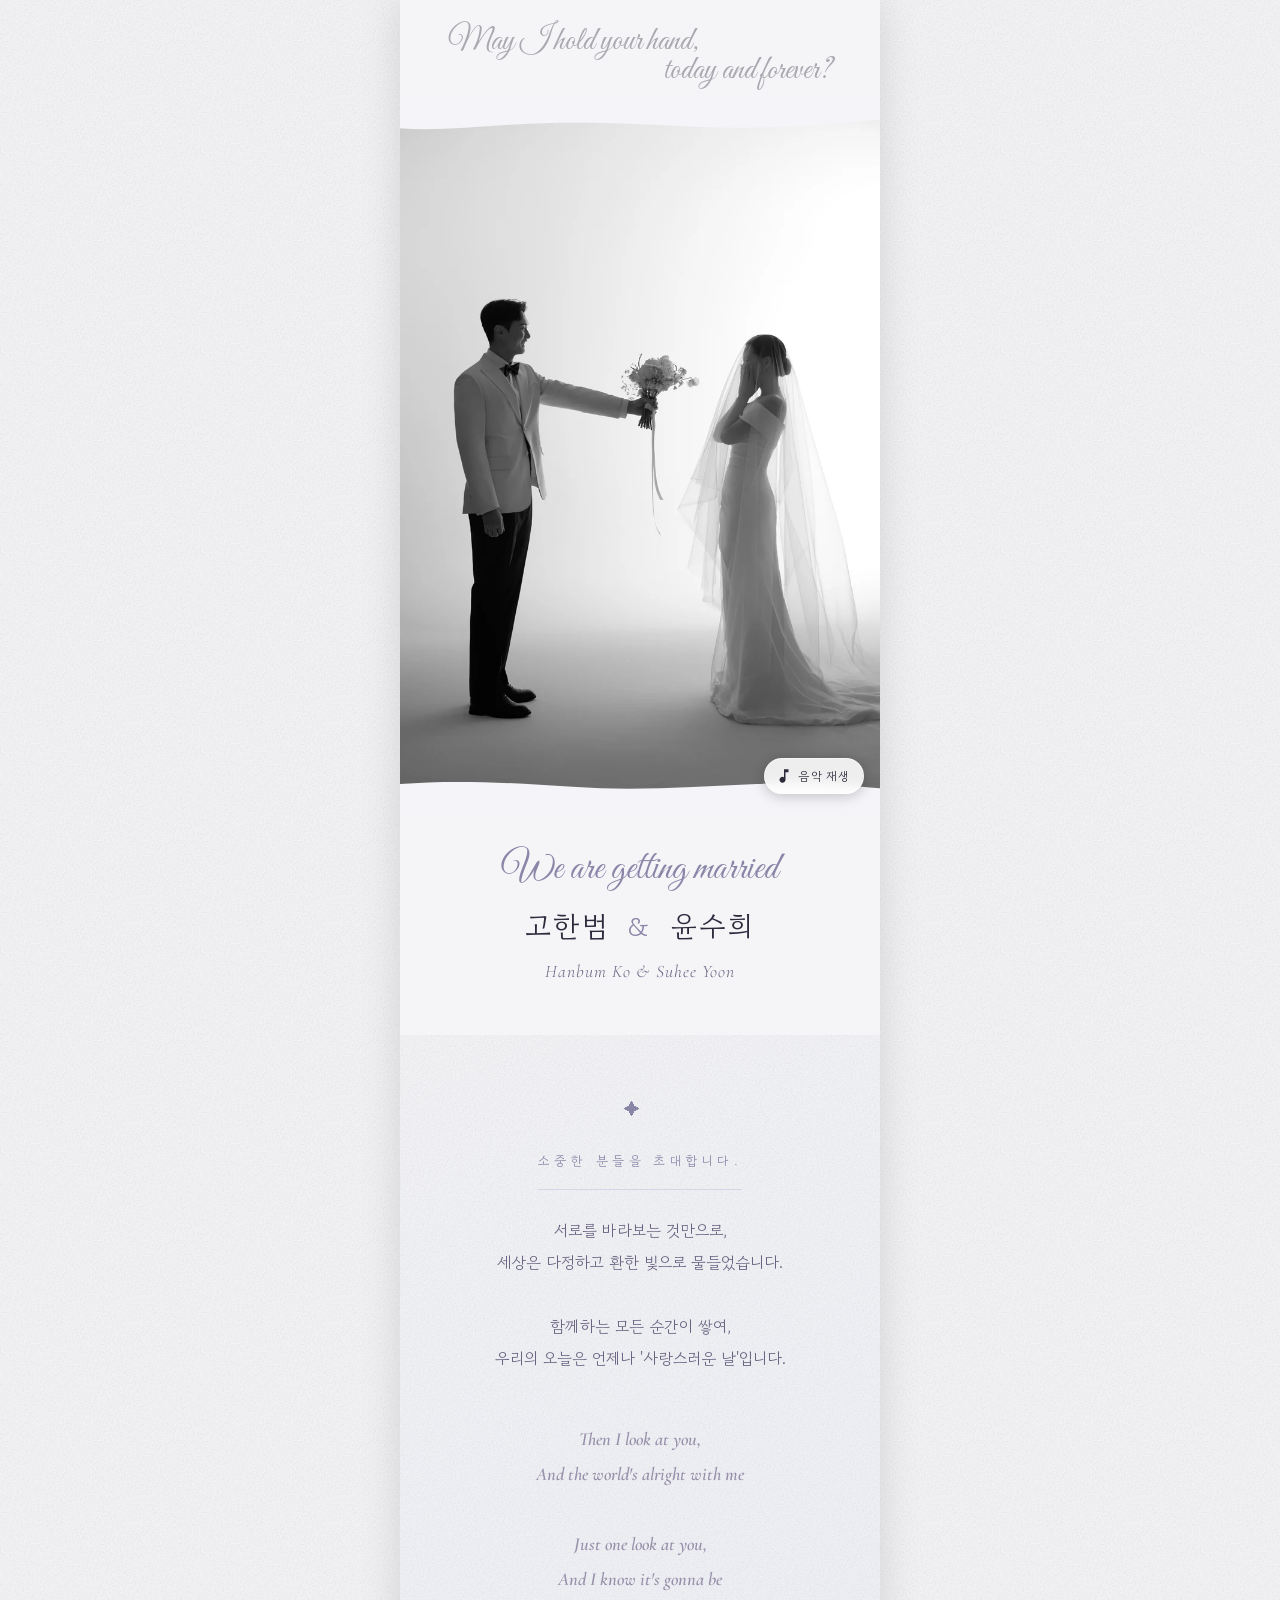
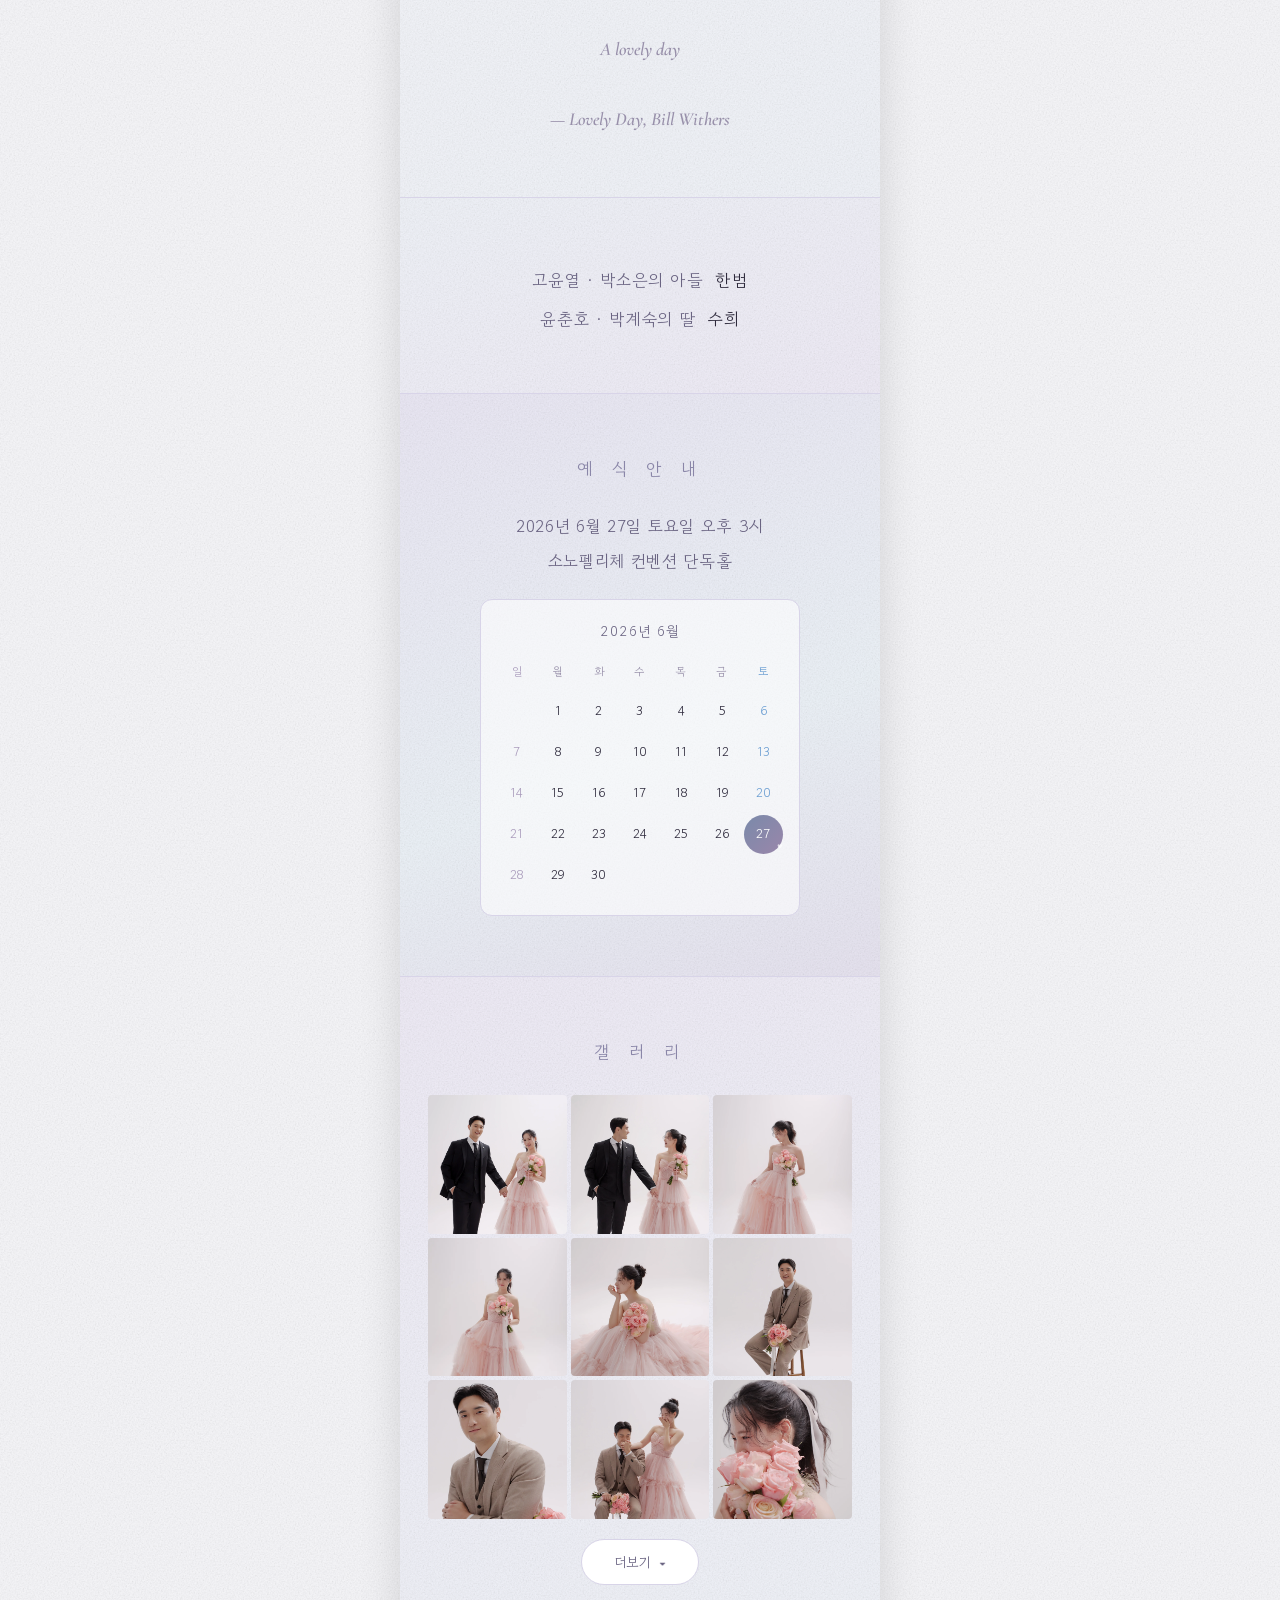
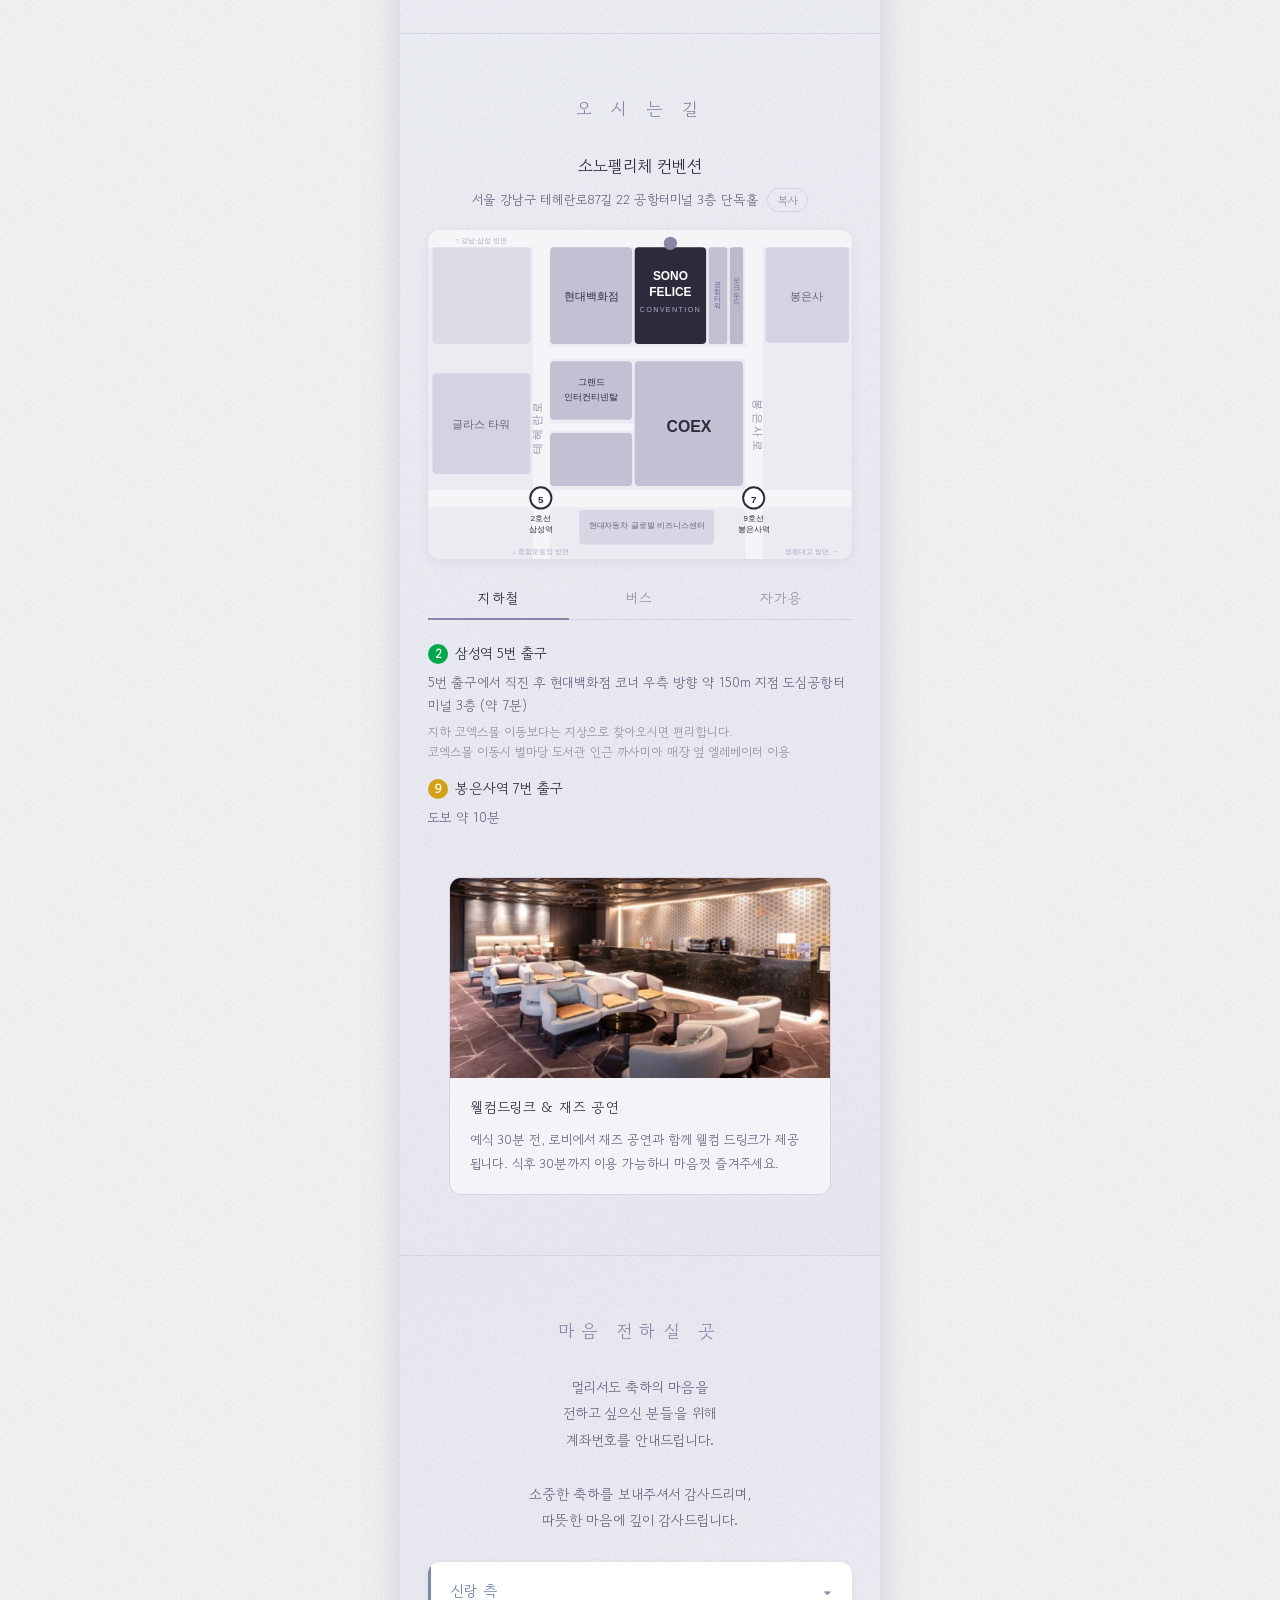
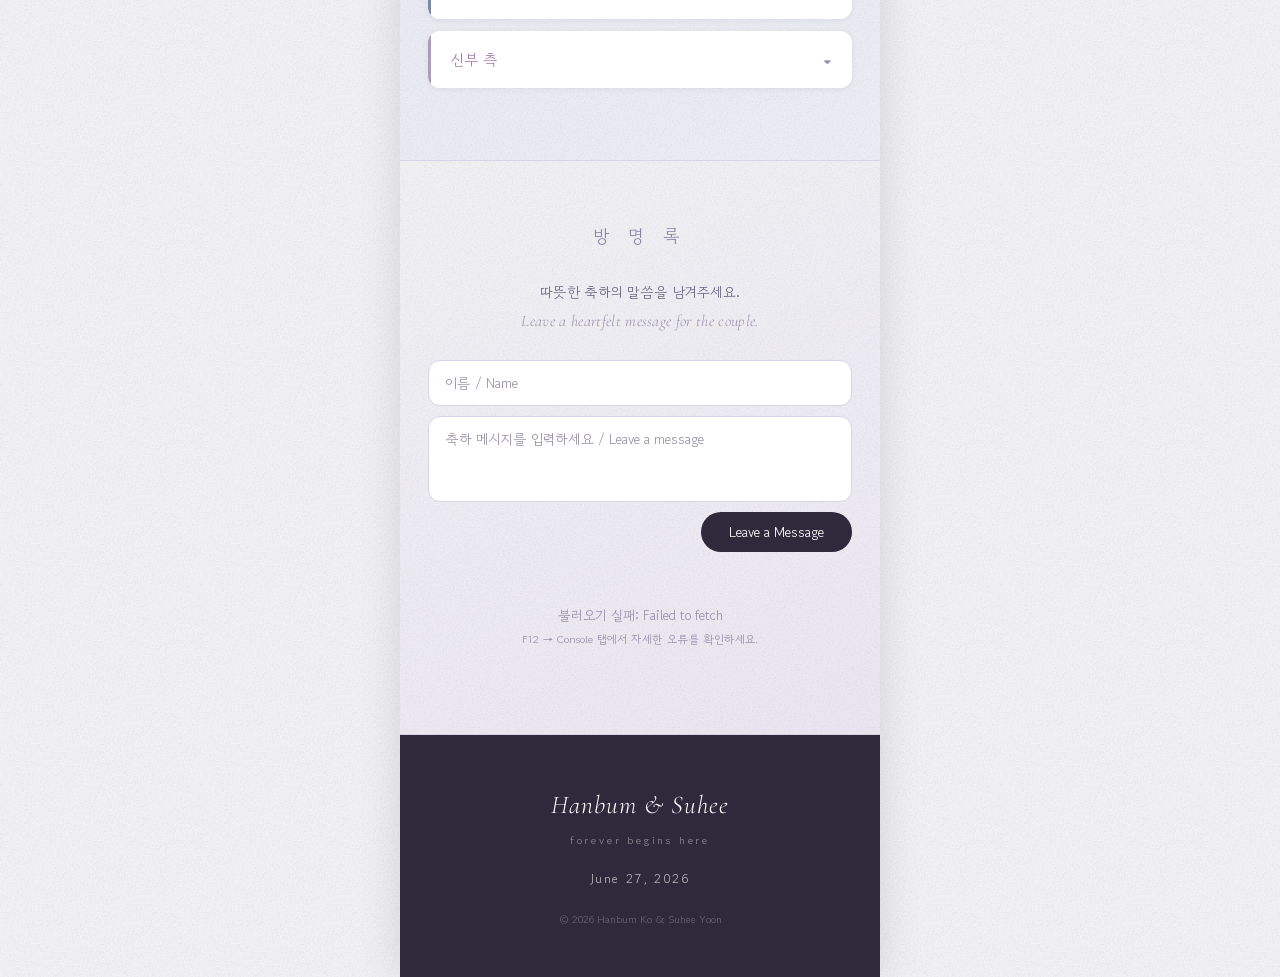
==== commit 7d926b45: "song" ====
--- a/wedding/index.html
+++ b/wedding/index.html
@@ -28,7 +28,7 @@
 <body>
 
     <!-- ====== 배경 음악 ====== -->
-    <audio id="bgm" loop preload="auto" autoplay>
+    <audio id="bgm" loop preload="auto">
         <source src="audio/wed_invit_song.mp3" type="audio/mpeg">
     </audio>
 
@@ -41,12 +41,14 @@
         <div class="cover-img-wrap">
             <img src="images/cover.webp" alt="고한범 윤수희" class="cover-img">
             <button class="music-btn" id="music-btn" onclick="toggleMusic()" title="배경음악">
-                <svg class="music-icon" id="music-icon-play" viewBox="0 0 24 24" fill="currentColor">
-                    <path d="M12 3v10.55A4 4 0 1014 17V7h4V3h-6z"/>
-                </svg>
-                <svg class="music-icon hidden" id="music-icon-pause" viewBox="0 0 24 24" fill="currentColor">
-                    <path d="M6 19h4V5H6v14zm8-14v14h4V5h-4z"/>
-                </svg>
+                <span class="music-btn-inner" id="music-label-play">
+                    <svg class="music-icon" viewBox="0 0 24 24" fill="currentColor"><path d="M12 3v10.55A4 4 0 1014 17V7h4V3h-6z"/></svg>
+                    <span class="music-label">음악 재생</span>
+                </span>
+                <span class="music-btn-inner hidden" id="music-label-pause">
+                    <svg class="music-icon music-icon-spin" viewBox="0 0 24 24" fill="currentColor"><path d="M12 3v10.55A4 4 0 1014 17V7h4V3h-6z"/></svg>
+                    <span class="music-label">재생 중</span>
+                </span>
             </button>
         </div>
         <div class="cover-text">
--- a/wedding/style.css
+++ b/wedding/style.css
@@ -1259,15 +1259,13 @@
     position: absolute;
     bottom: 20px;
     right: 16px;
-    width: 44px;
-    height: 44px;
-    border-radius: 50%;
-    background: rgba(255,255,255,0.22);
+    height: 36px;
+    padding: 0 14px 0 10px;
+    border-radius: 999px;
     backdrop-filter: blur(6px);
     -webkit-backdrop-filter: blur(6px);
-    color: var(--white);
-    border: 1px solid rgba(255,255,255,0.4);
-    box-shadow: 0 2px 12px rgba(0,0,0,0.18);
+    border: 1.5px solid rgba(255,255,255,0.55);
+    box-shadow: 0 2px 14px rgba(0,0,0,0.22);
     z-index: 10;
     display: flex;
     align-items: center;
@@ -1275,19 +1273,44 @@
     transition: transform 0.2s, background 0.2s;
     cursor: pointer;
 }
-.music-btn:active { transform: scale(0.9); }
-.music-btn.playing { background: var(--rose); }
+.music-btn:active { transform: scale(0.93); }
+.music-btn:not(.playing) {
+    background: rgba(255,255,255,0.88);
+    color: var(--brown);
+    animation: musicPulse 2.2s ease-in-out infinite;
+}
+.music-btn.playing {
+    background: rgba(180,120,100,0.82);
+    color: var(--white);
+    animation: none;
+}
+.music-btn-inner {
+    display: flex;
+    align-items: center;
+    gap: 5px;
+}
+.music-btn-inner.hidden { display: none; }
 .music-icon {
-    width: 22px;
-    height: 22px;
-}
-.music-icon.hidden { display: none; }
+    width: 18px;
+    height: 18px;
+    flex-shrink: 0;
+}
+.music-label {
+    font-size: 12px;
+    font-family: var(--font-ko);
+    letter-spacing: 0.03em;
+    white-space: nowrap;
+}
+.music-icon-spin {
+    animation: musicSpin 4s linear infinite;
+}
+@keyframes musicPulse {
+    0%, 100% { box-shadow: 0 2px 14px rgba(0,0,0,0.22), 0 0 0 0 rgba(255,255,255,0.7); }
+    50%       { box-shadow: 0 2px 14px rgba(0,0,0,0.22), 0 0 0 7px rgba(255,255,255,0); }
+}
 @keyframes musicSpin {
     from { transform: rotate(0deg); }
     to   { transform: rotate(360deg); }
-}
-.music-btn.playing .music-icon {
-    animation: musicSpin 4s linear infinite;
 }
 
 /* ====== DESKTOP ====== */
